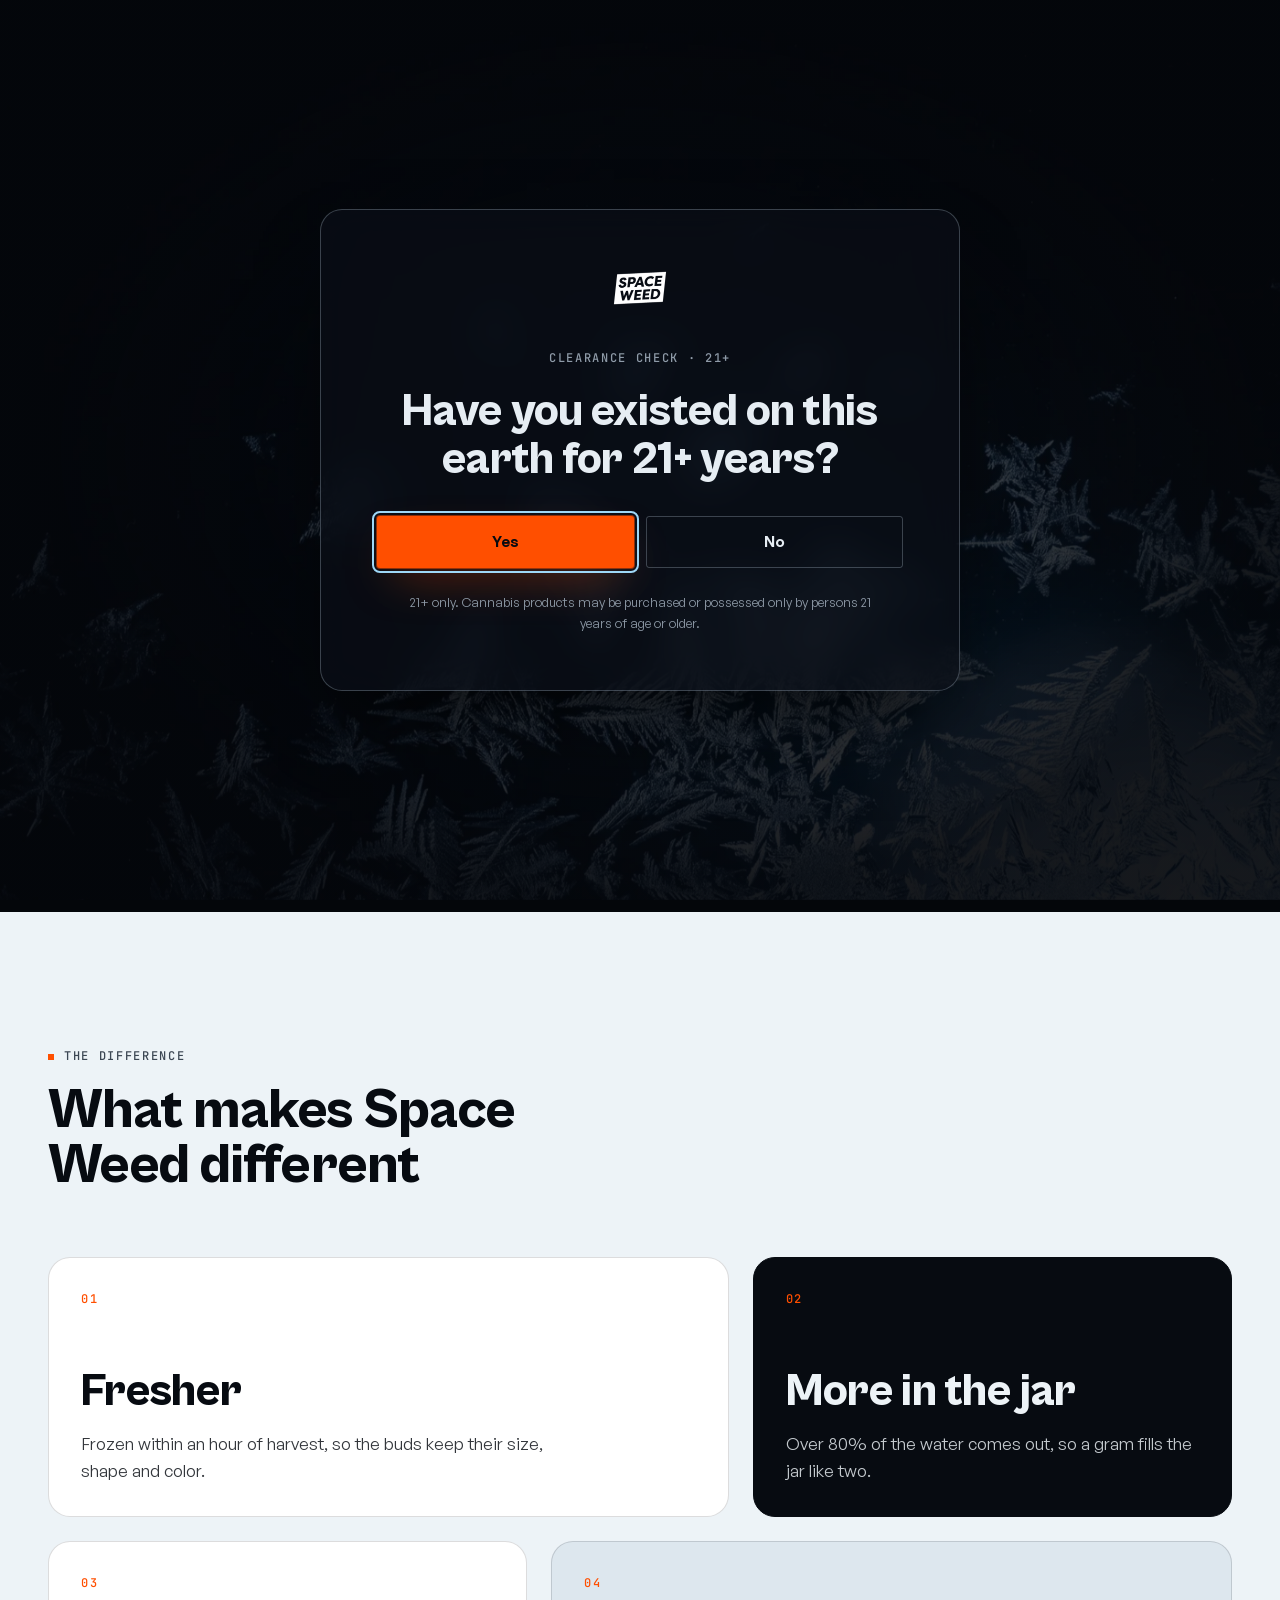
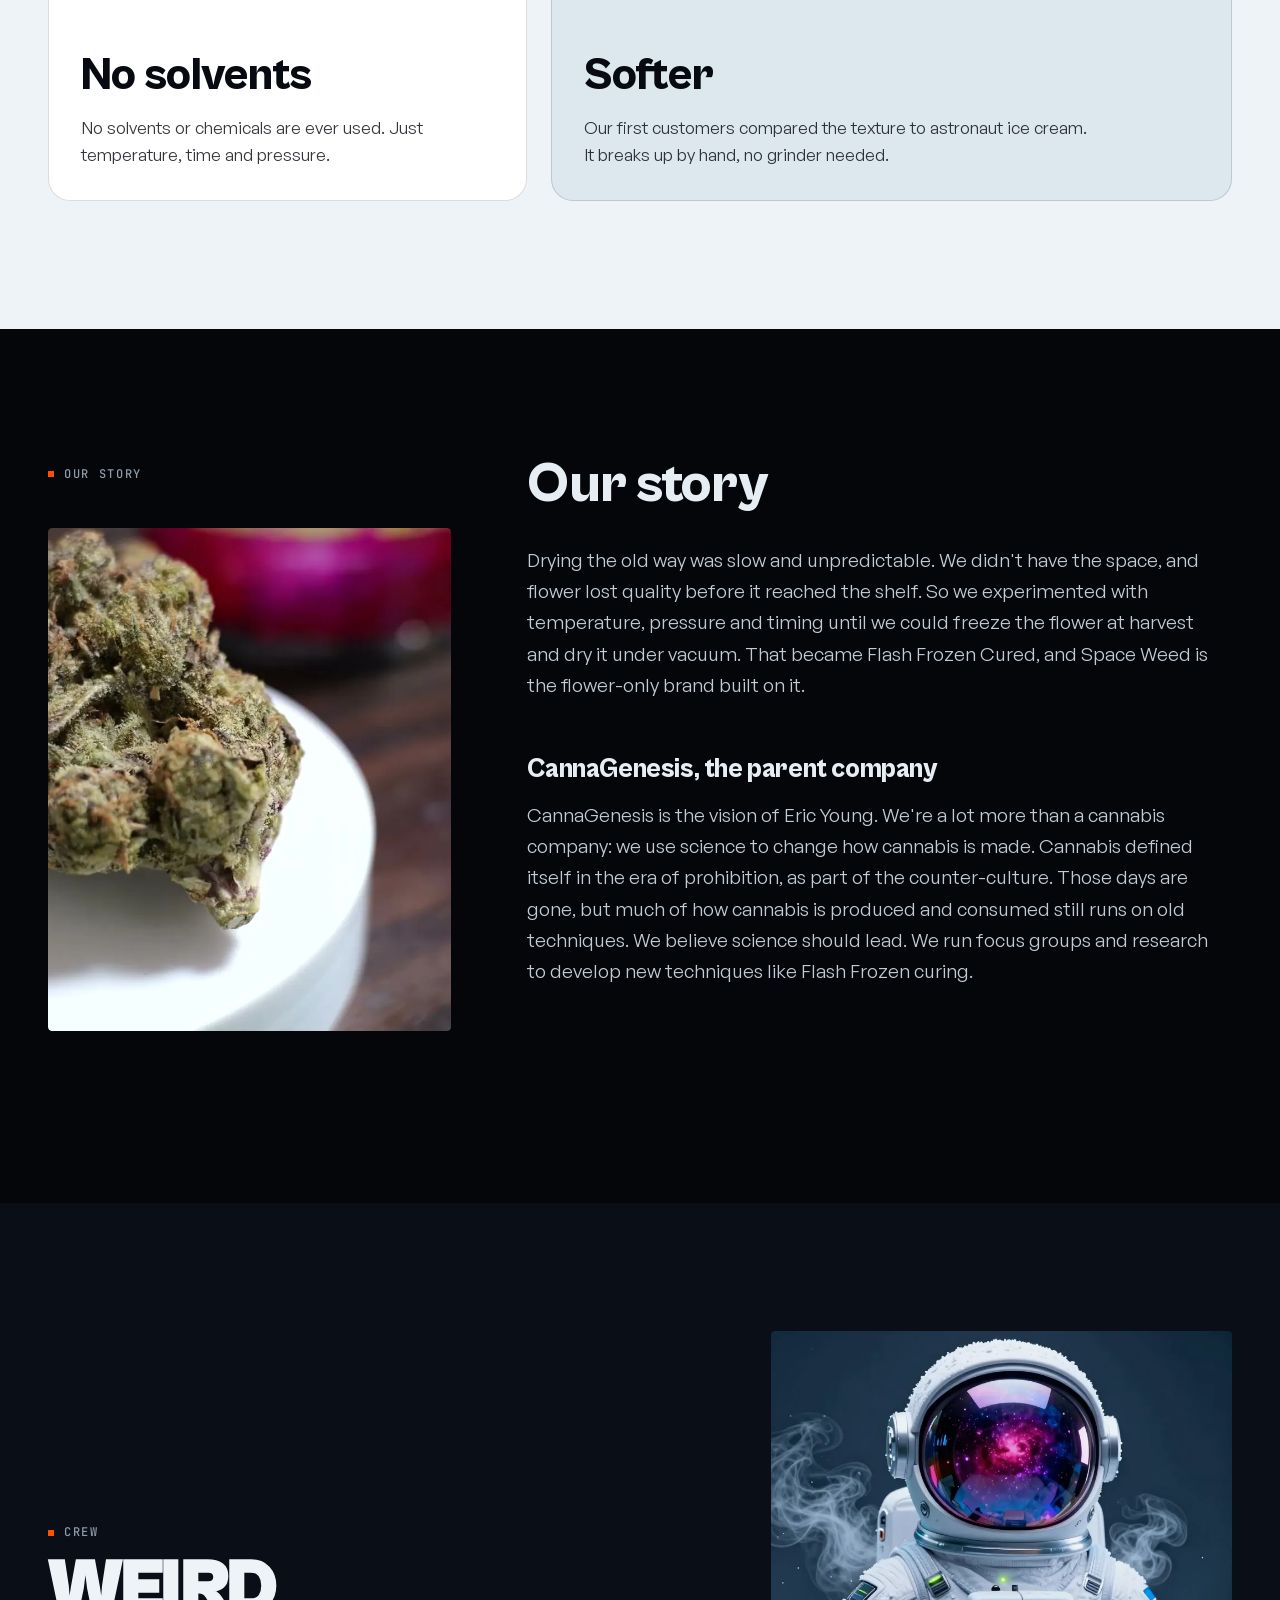
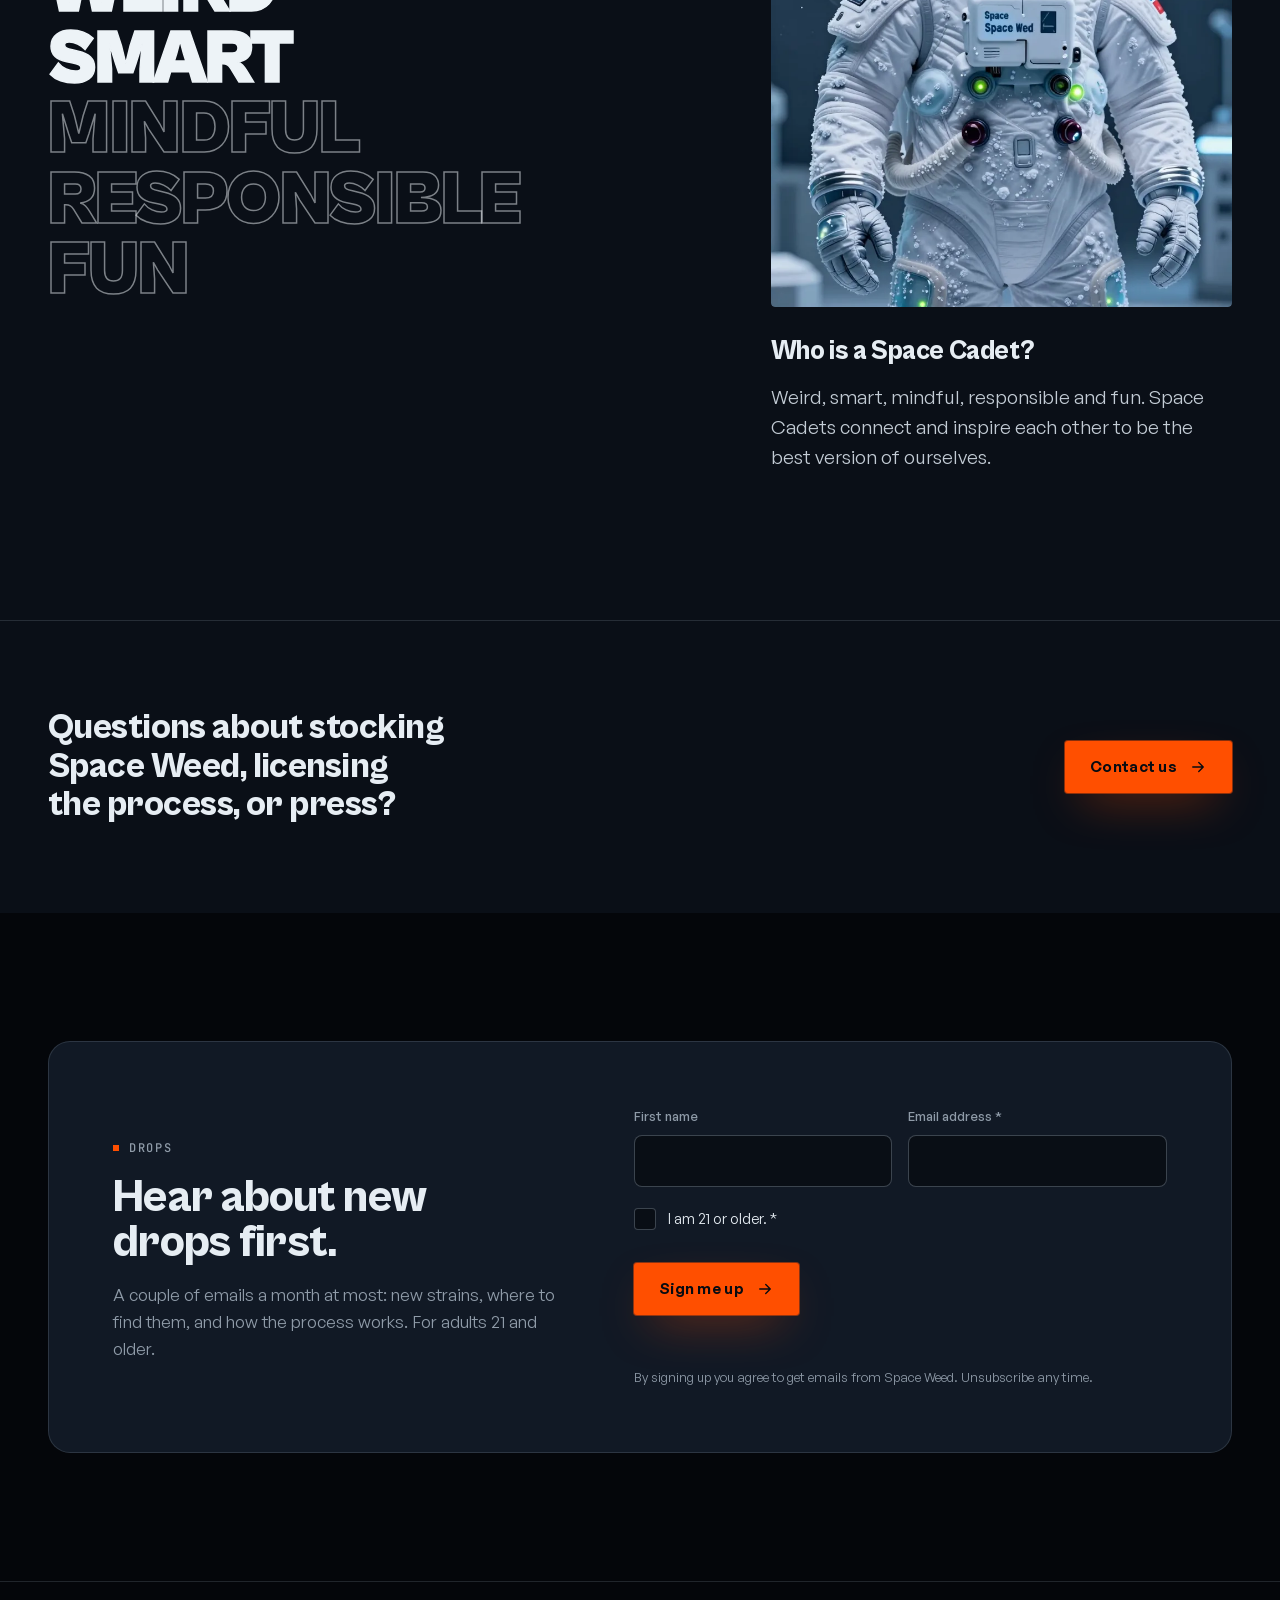
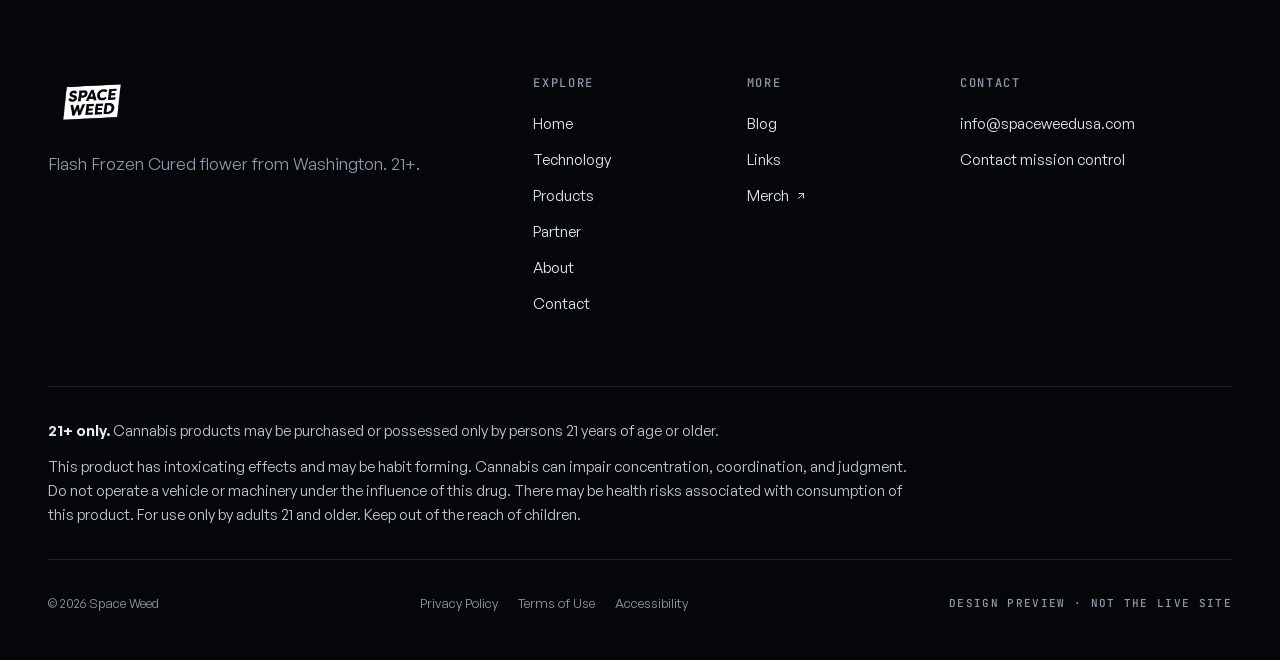
==== about.html @ 210a1a41 "Space Weed design preview: cryogenic space-mission redesign with a 21+ gate" ====
<!doctype html>
<html lang="en" class="no-js">
<head>
<meta charset="utf-8">
<meta name="viewport" content="width=device-width, initial-scale=1, viewport-fit=cover">
<title>About Space Weed and CannaGenesis | Space Weed</title>
<meta name="description" content="Space Weed got its name from early customers who said the flower felt like astronaut ice cream. Made by CannaGenesis in Washington. For adults 21+.">
<meta name="robots" content="noindex, nofollow">
<meta name="theme-color" content="#04060a">
<link rel="icon" href="assets/img/favicon.svg" type="image/svg+xml">
<link rel="stylesheet" href="assets/css/fonts.css">
<link rel="stylesheet" href="assets/css/site.css">
</head>
<body>
<div class="gate" data-gate hidden role="dialog" aria-modal="true" aria-labelledby="gate-q">
  <div class="gate__frost" aria-hidden="true"></div>
  <div class="gate__panel">
    <img src="assets/img/logo-white.webp" alt="Space Weed" width="80" height="44">
    <p class="label label--plain">Clearance check · 21+</p>
    <h2 id="gate-q">Have you existed on this earth for 21+ years?</h2>
    <div class="gate__actions">
      <button class="btn btn--primary" type="button" data-gate-yes>Yes</button>
      <a class="btn btn--ghost" href="under-21.html">No</a>
    </div>
    <p class="fine">21+ only. Cannabis products may be purchased or possessed only by persons 21 years of age or older.</p>
  </div>
</div>
<a class="skip" href="#main">Skip to content</a>
<header class="site-nav">
  <div class="container nav-bar">
    <a class="brand" href="index.html" aria-label="Space Weed home"><img src="assets/img/logo-white.webp" alt="Space Weed" width="62" height="34"></a>
    <nav class="nav-links" aria-label="Main"><a href="index.html">Home</a><a href="technology.html">Technology</a><a href="products.html">Products</a><a href="partner.html">Partner</a><a href="about.html" aria-current="page">About</a><a href="contact.html">Contact</a><a class="ext" href="https://www.shopspaceweed.com" target="_blank" rel="noopener">Merch <svg viewBox="0 0 24 24" fill="none" stroke="currentColor" stroke-width="1.8" stroke-linecap="round" stroke-linejoin="round" aria-hidden="true"><path d="M7 17L17 7M8 7h9v9"/></svg></a></nav>
    <div class="nav-meta">
      <span class="chip">WA · 21+</span>
      <button class="nav-toggle" type="button" aria-expanded="false" aria-controls="nav-sheet" aria-label="Menu"><span></span></button>
    </div>
  </div>
</header>
<nav class="nav-sheet" id="nav-sheet" aria-label="Main, small screens"><a href="index.html"><span>Home</span><span class="num">01</span></a><a href="technology.html"><span>Technology</span><span class="num">02</span></a><a href="products.html"><span>Products</span><span class="num">03</span></a><a href="partner.html"><span>Partner</span><span class="num">04</span></a><a href="about.html" aria-current="page"><span>About</span><span class="num">05</span></a><a href="contact.html"><span>Contact</span><span class="num">06</span></a><a href="https://www.shopspaceweed.com" target="_blank" rel="noopener"><span>Merch</span><span class="num">↗</span></a></nav>
<main id="main" tabindex="-1">

<section class="page-hero page-hero--split" aria-labelledby="a-title">
  <div class="container page-hero__grid">
    <div>
      <p class="label" data-reveal>About</p>
      <h1 id="a-title" data-reveal style="--i:1">About Space Weed</h1>
      <p class="lead" data-reveal style="--i:2">We got our name from our early supporters, who compared the texture of our Flash Frozen bud to astronaut ice cream. Space Weed is one of the only truly different cannabis products on the market.</p>
    </div>
    <div class="frame page-hero__media" data-reveal style="--i:2"><img src="assets/img/astro-mission.webp" alt="A Space Weed astronaut" width="832" height="1216"><span class="frame__cap">Space Cadet</span></div>
  </div>
</section>

<section class="section section--frost" aria-labelledby="ad-title">
  <div class="container">
    <div class="section__head"><div><p class="label">The difference</p><h2 id="ad-title">What makes Space Weed different</h2></div></div>
    <div class="diff4">
      <article data-reveal><span class="num">01</span><h3>Fresher</h3><p>Frozen within an hour of harvest, so the buds keep their size, shape and color.</p></article>
      <article data-reveal style="--i:1"><span class="num">02</span><h3>More in the jar</h3><p>Over 80% of the water comes out, so a gram fills the jar like two.</p></article>
      <article data-reveal style="--i:2"><span class="num">03</span><h3>No solvents</h3><p>No solvents or chemicals are ever used. Just temperature, time and pressure.</p></article>
      <article data-reveal style="--i:3"><span class="num">04</span><h3>Softer</h3><p>Our first customers compared the texture to astronaut ice cream. It breaks up by hand, no grinder needed.</p></article>
    </div>
  </div>
</section>

<section class="section" aria-labelledby="story-title">
  <div class="container story">
    <aside class="story__aside" data-reveal><p class="label">Our story</p><div class="frame"><img src="assets/img/bud-jar.webp" alt="A Space Weed bud in front of its jar" width="1600" height="900" loading="lazy"></div></aside>
    <div class="story__body">
      <h2 id="story-title" data-reveal>Our story</h2>
      <p data-reveal>Drying the old way was slow and unpredictable. We didn't have the space, and flower lost quality before it reached the shelf. So we experimented with temperature, pressure and timing until we could freeze the flower at harvest and dry it under vacuum. That became Flash Frozen Cured, and Space Weed is the flower-only brand built on it.</p>
      <h3 data-reveal>CannaGenesis, the parent company</h3>
      <p data-reveal>CannaGenesis is the vision of Eric Young. We're a lot more than a cannabis company: we use science to change how cannabis is made. Cannabis defined itself in the era of prohibition, as part of the counter-culture. Those days are gone, but much of how cannabis is produced and consumed still runs on old techniques. We believe science should lead. We run focus groups and research to develop new techniques like Flash Frozen curing.</p>
      <a class="btn btn--ghost" href="https://www.cannagenesis.com" target="_blank" rel="noopener" data-reveal>Visit CannaGenesis <svg viewBox="0 0 24 24" fill="none" stroke="currentColor" stroke-width="1.8" stroke-linecap="round" stroke-linejoin="round" aria-hidden="true"><path d="M7 17L17 7M8 7h9v9"/></svg></a>
    </div>
  </div>
</section>

<section class="section section--deep" aria-labelledby="cadet-title">
  <div class="container cadet">
    <div>
      <p class="label" data-reveal>Crew</p>
      <h2 id="cadet-title" class="sr-only">Who is a Space Cadet?</h2>
      <p class="sr-only">Weird, smart, mindful, responsible and fun.</p>
      <div class="traits" aria-hidden="true"><span>Weird</span><span>Smart</span><span>Mindful</span><span>Responsible</span><span>Fun</span></div>
    </div>
    <div class="cadet__side" data-reveal>
      <div class="frame"><img src="assets/img/astro-cryo.webp" alt="A Space Weed astronaut in the cold lab" width="832" height="1216" loading="lazy"></div>
      <h3 style="font-size:var(--t-h3);margin-bottom:16px">Who is a Space Cadet?</h3>
      <p>Weird, smart, mindful, responsible and fun. Space Cadets connect and inspire each other to be the best version of ourselves.</p>
    </div>
  </div>
</section>

</main>
<section class="section section--deep band-section">
  <div class="container band" data-reveal>
    <h2>Questions about stocking Space Weed, licensing the process, or press?</h2>
    <a class="btn btn--primary" href="contact.html">Contact us <svg viewBox="0 0 24 24" fill="none" stroke="currentColor" stroke-width="1.8" stroke-linecap="round" stroke-linejoin="round" aria-hidden="true"><path d="M5 12h14M13 6l6 6-6 6"/></svg></a>
  </div>
</section>
<section class="section" aria-labelledby="drops">
  <div class="container">
    <div class="signup" data-reveal>
      <div>
        <p class="label">Drops</p>
        <h2 id="drops">Hear about new drops first.</h2>
        <p>A couple of emails a month at most: new strains, where to find them, and how the process works. For adults 21 and older.</p>
      </div>
      <form data-mock novalidate>
        <div class="form-body">
          <div class="form-grid">
            <label class="field"><span>First name</span><input type="text" name="first" autocomplete="given-name"></label>
            <label class="field"><span>Email address *</span><input type="email" name="email" autocomplete="email" required></label>
            <label class="check span-2"><input type="checkbox" name="age" required><span>I am 21 or older. *</span></label>
            <div class="span-2"><button class="btn btn--primary" type="submit">Sign me up <svg viewBox="0 0 24 24" fill="none" stroke="currentColor" stroke-width="1.8" stroke-linecap="round" stroke-linejoin="round" aria-hidden="true"><path d="M5 12h14M13 6l6 6-6 6"/></svg></button></div>
            <p class="form-error span-2" role="alert"></p>
            <p class="fine span-2">By signing up you agree to get emails from Space Weed. Unsubscribe any time.</p>
          </div>
        </div>
        <p class="form-done" role="status"><svg viewBox="0 0 24 24" fill="none" stroke="currentColor" stroke-width="2" stroke-linecap="round" stroke-linejoin="round" aria-hidden="true"><path d="M5 12.5l4.5 4.5L19 7.5"/></svg> You're in. Thanks for signing up.</p>
      </form>
    </div>
  </div>
</section>
<footer class="site-footer">
  <div class="container">
    <div class="footer-top">
      <div class="footer-brand">
        <img src="assets/img/logo-white.webp" alt="Space Weed" width="88" height="48">
        <p>Flash Frozen Cured flower from Washington. 21+.</p>
      </div>
      <div class="footer-col"><h4>Explore</h4><div style="display:grid"><a href="index.html">Home</a><a href="technology.html">Technology</a><a href="products.html">Products</a><a href="partner.html">Partner</a><a href="about.html">About</a><a href="contact.html">Contact</a></div></div>
      <div class="footer-col"><h4>More</h4><div style="display:grid"><a href="blog.html">Blog</a><a href="links.html">Links</a><a href="https://www.shopspaceweed.com" target="_blank" rel="noopener">Merch <svg viewBox="0 0 24 24" fill="none" stroke="currentColor" stroke-width="1.8" stroke-linecap="round" stroke-linejoin="round" aria-hidden="true"><path d="M7 17L17 7M8 7h9v9"/></svg></a></div></div>
      <div class="footer-col"><h4>Contact</h4><div style="display:grid"><a href="mailto:info@spaceweedusa.com">info@spaceweedusa.com</a><a href="contact.html">Contact mission control</a></div></div>
    </div>
    <div class="warnings">
      <p><strong>21+ only.</strong> Cannabis products may be purchased or possessed only by persons 21 years of age or older.</p>
      <p>This product has intoxicating effects and may be habit forming. Cannabis can impair concentration, coordination, and judgment. Do not operate a vehicle or machinery under the influence of this drug. There may be health risks associated with consumption of this product. For use only by adults 21 and older. Keep out of the reach of children.</p>
    </div>
    <div class="footer-base">
      <span>© <span data-year>2026</span> Space Weed</span>
      <nav aria-label="Legal"><a href="#">Privacy Policy</a><a href="#">Terms of Use</a><a href="#">Accessibility</a></nav>
      <span class="preview-note">Design preview · not the live site</span>
    </div>
  </div>
</footer>
<script src="assets/js/site.js" defer></script>
</body>
</html>
---- assets/css/fonts.css ----
/* Self-hosted faces, embedded so the pages open straight from disk.
   Cabinet Grotesk and General Sans: Indian Type Foundry, ITF Free Font License (Fontshare).
   JetBrains Mono: SIL Open Font License 1.1. */
@font-face{font-family:"Cabinet Grotesk";font-style:normal;font-weight:800;font-display:swap;src:url([data-uri]) format("woff2")}
@font-face{font-family:"Cabinet Grotesk";font-style:normal;font-weight:900;font-display:swap;src:url([data-uri]) format("woff2")}
@font-face{font-family:"General Sans";font-style:normal;font-weight:400;font-display:swap;src:url([data-uri]) format("woff2")}
@font-face{font-family:"General Sans";font-style:normal;font-weight:500;font-display:swap;src:url([data-uri]) format("woff2")}
@font-face{font-family:"General Sans";font-style:normal;font-weight:600;font-display:swap;src:url([data-uri]) format("woff2")}
@font-face{font-family:"JetBrains Mono";font-style:normal;font-weight:500 600;font-display:swap;src:url([data-uri]) format("woff2")}
---- assets/css/site.css ----
/* Space Weed, design preview, Oct 2026. Built to DESIGN.md: a cryogenic space mission made from the brand's
   real product photography. One action color (International Orange), frost and deep space, telemetry labels.
   Largest type on any page stays at or under 148px so the 15px state warnings clear the 10% rule. */

:root {
  --space: #04060a;
  --space-2: #0a0f17;
  --space-3: #111925;
  --hair: rgba(205, 225, 240, 0.14);
  --hair-strong: rgba(205, 225, 240, 0.26);
  --frost: #edf3f7;
  --frost-2: #dde7ee;
  --ink: #070b11;
  --ink-2: #3b4653;
  --hair-ink: rgba(7, 11, 17, 0.14);
  --text: #e6edf3;
  --steel: #8f9ba8;
  --ice: #9ed8f7;
  --signal: #ff4f00;
  --signal-hi: #ff6a26;
  --on-signal: #070b11;

  --f-display: "Cabinet Grotesk", "Arial Black", system-ui, sans-serif;
  --f-body: "General Sans", system-ui, -apple-system, "Segoe UI", sans-serif;
  --f-mono: "JetBrains Mono", ui-monospace, "Cascadia Mono", Consolas, monospace;

  --t-hero: clamp(40px, 4.5vw, 68px);
  --t-h1: clamp(44px, 6.4vw, 104px);
  --t-h2: clamp(34px, 4.4vw, 68px);
  --t-h3: clamp(22px, 2.1vw, 30px);
  --t-lead: clamp(18px, 1.5vw, 22px);
  --t-stat: clamp(56px, 8vw, 128px);

  --r-btn: 3px;
  --r-chip: 999px;
  --r-input: 8px;
  --r-panel: 22px;
  --r-media: 4px;

  --pad-x: clamp(20px, 4vw, 48px);
  --sec: clamp(80px, 10vw, 128px);
  --max: 1320px;

  --ease: cubic-bezier(0.16, 1, 0.3, 1);
  --fast: 160ms;
  --base: 300ms;
  --slow: 900ms;

  --glow-signal: 0 0 0 1px rgba(255, 79, 0, 0.5), 0 18px 48px -18px rgba(255, 79, 0, 0.7);
  --shadow-float: 0 40px 80px -30px rgba(0, 0, 0, 0.85);
}

*,
*::before,
*::after { box-sizing: border-box; }

html { color-scheme: dark; background: var(--space); -webkit-text-size-adjust: 100%; scroll-behavior: smooth; }
body {
  margin: 0;
  font-family: var(--f-body);
  font-size: 17px;
  line-height: 1.6;
  font-weight: 400;
  color: var(--text);
  background: var(--space);
  -webkit-font-smoothing: antialiased;
  text-rendering: optimizeLegibility;
  overflow-x: clip;
}
body.gate-open { overflow: hidden; }
img, video, canvas, svg { display: block; max-width: 100%; }
img { height: auto; }
a { color: inherit; }
p { margin: 0 0 1em; }
h1, h2, h3, h4 { margin: 0; font-family: var(--f-display); font-weight: 800; letter-spacing: -0.015em; line-height: 0.98; text-wrap: balance; }
ul { margin: 0; padding: 0; list-style: none; }
button { font: inherit; }
::selection { background: var(--signal); color: var(--on-signal); }

:focus-visible { outline: 2px solid var(--ice); outline-offset: 3px; border-radius: 2px; }
.section--frost :focus-visible { outline-color: var(--signal); }

.skip { position: absolute; left: 16px; top: -64px; z-index: 200; padding: 12px 16px; background: var(--signal); color: var(--on-signal); font-weight: 600; text-decoration: none; border-radius: var(--r-btn); transition: top var(--fast) var(--ease); }
.skip:focus { top: 16px; }

.container { width: 100%; max-width: var(--max); margin: 0 auto; padding: 0 var(--pad-x); }
.sr-only { position: absolute !important; width: 1px; height: 1px; margin: -1px; padding: 0; overflow: hidden; clip: rect(0 0 0 0); white-space: nowrap; border: 0; }

/* ---------- Type helpers ---------- */
.label {
  display: inline-flex;
  align-items: center;
  gap: 10px;
  font-family: var(--f-mono);
  font-size: 12px;
  font-weight: 500;
  letter-spacing: 0.14em;
  text-transform: uppercase;
  color: var(--steel);
  font-variant-numeric: tabular-nums;
}
.label::before { content: ""; width: 6px; height: 6px; background: var(--signal); flex: none; }
.label--plain::before { display: none; }
.section--frost .label { color: var(--ink-2); }
.lead { font-size: var(--t-lead); line-height: 1.5; color: var(--text); max-width: 34em; }
.section--frost .lead { color: var(--ink-2); }
.muted { color: var(--steel); }
.num { font-family: var(--f-mono); font-variant-numeric: tabular-nums; }
.ice { color: var(--ice); }

/* ---------- Buttons ---------- */
.btn {
  --bg: transparent;
  display: inline-flex;
  align-items: center;
  justify-content: center;
  gap: 12px;
  min-height: 52px;
  padding: 0 24px;
  border-radius: var(--r-btn);
  border: 1px solid transparent;
  background: var(--bg);
  font-family: var(--f-body);
  font-size: 15px;
  font-weight: 600;
  letter-spacing: 0.02em;
  text-decoration: none;
  white-space: nowrap;
  cursor: pointer;
  transition: background-color var(--fast) var(--ease), color var(--fast) var(--ease), border-color var(--fast) var(--ease), box-shadow var(--base) var(--ease), transform var(--fast) var(--ease);
}
.btn svg { width: 18px; height: 18px; flex: none; transition: transform var(--base) var(--ease); }
.btn:hover svg { transform: translateX(4px); }
.btn:active { transform: translateY(1px); }
.btn--primary { --bg: var(--signal); color: var(--on-signal); box-shadow: var(--glow-signal); }
.btn--primary:hover { --bg: var(--signal-hi); }
.btn--ghost { color: var(--text); border-color: var(--hair-strong); }
.btn--ghost:hover { border-color: var(--text); background: rgba(230, 237, 243, 0.06); }
.section--frost .btn--ghost { color: var(--ink); border-color: rgba(7, 11, 17, 0.32); }
.section--frost .btn--ghost:hover { border-color: var(--ink); background: rgba(7, 11, 17, 0.05); }
.btn-row { display: flex; flex-wrap: wrap; gap: 16px; }

.chip {
  display: inline-flex;
  align-items: center;
  gap: 8px;
  height: 32px;
  padding: 0 14px;
  border-radius: var(--r-chip);
  border: 1px solid var(--hair-strong);
  font-family: var(--f-mono);
  font-size: 12px;
  letter-spacing: 0.1em;
  text-transform: uppercase;
  color: var(--text);
}

/* ---------- Framed media: viewfinder corner ticks ---------- */
.frame { position: relative; border-radius: var(--r-media); }
.frame > img, .frame > video { width: 100%; height: 100%; object-fit: cover; border-radius: var(--r-media); }
.frame::after {
  content: "";
  position: absolute;
  inset: -10px;
  pointer-events: none;
  --c: rgba(158, 216, 247, 0.7);
  background:
    linear-gradient(var(--c), var(--c)) top left / 18px 1px no-repeat,
    linear-gradient(var(--c), var(--c)) top left / 1px 18px no-repeat,
    linear-gradient(var(--c), var(--c)) top right / 18px 1px no-repeat,
    linear-gradient(var(--c), var(--c)) top right / 1px 18px no-repeat,
    linear-gradient(var(--c), var(--c)) bottom left / 18px 1px no-repeat,
    linear-gradient(var(--c), var(--c)) bottom left / 1px 18px no-repeat,
    linear-gradient(var(--c), var(--c)) bottom right / 18px 1px no-repeat,
    linear-gradient(var(--c), var(--c)) bottom right / 1px 18px no-repeat;
}
.section--frost .frame::after { --c: rgba(7, 11, 17, 0.45); }
.frame__cap {
  position: absolute;
  left: 16px;
  bottom: 14px;
  z-index: 2;
  font-family: var(--f-mono);
  font-size: 11px;
  letter-spacing: 0.14em;
  text-transform: uppercase;
  color: #fff;
  text-shadow: 0 1px 8px rgba(0, 0, 0, 0.6);
}

/* ---------- Sections ---------- */
.section { position: relative; padding: var(--sec) 0; }
.section--frost { background: var(--frost); color: var(--ink); }
.section--frost h2, .section--frost h3 { color: var(--ink); }
.section--deep { background: var(--space-2); }
.section__head { display: flex; flex-wrap: wrap; align-items: flex-end; justify-content: space-between; gap: 24px 48px; margin-bottom: 64px; }
.section__head h2 { font-size: var(--t-h2); max-width: 14ch; margin-top: 16px; }
.section__head p { max-width: 30em; margin: 0; }
.rule { height: 1px; background: var(--hair); border: 0; margin: 0; }

/* ---------- Header ---------- */
.site-nav {
  position: fixed;
  inset: 0 0 auto 0;
  z-index: 50;
  transition: background-color var(--base) var(--ease), border-color var(--base) var(--ease), backdrop-filter var(--base) var(--ease);
  border-bottom: 1px solid transparent;
}
.site-nav.is-scrolled { background: rgba(4, 6, 10, 0.72); -webkit-backdrop-filter: blur(16px) saturate(1.2); backdrop-filter: blur(16px) saturate(1.2); border-bottom-color: var(--hair); }
.nav-bar { display: flex; align-items: center; justify-content: space-between; gap: 24px; height: 76px; }
.brand { display: inline-flex; align-items: center; min-height: 44px; }
.brand img { height: 34px; width: auto; }
.nav-links { display: flex; align-items: center; gap: 4px; }
.nav-links a {
  position: relative;
  display: inline-flex;
  align-items: center;
  gap: 6px;
  min-height: 44px;
  padding: 0 14px;
  font-size: 14px;
  font-weight: 500;
  color: var(--steel);
  text-decoration: none;
  transition: color var(--fast) var(--ease);
}
.nav-links a:hover, .nav-links a[aria-current="page"] { color: var(--text); }
.nav-links a[aria-current="page"]::after { content: ""; position: absolute; left: 14px; right: 14px; bottom: 8px; height: 2px; background: var(--signal); }
.nav-links .ext svg { width: 12px; height: 12px; }
.nav-meta { display: flex; align-items: center; gap: 12px; }
.nav-meta .chip { height: 28px; font-size: 11px; color: var(--steel); }
.nav-toggle { display: none; width: 48px; height: 48px; border: 1px solid var(--hair-strong); border-radius: var(--r-btn); background: transparent; color: var(--text); cursor: pointer; align-items: center; justify-content: center; }
.nav-toggle span { position: relative; width: 18px; height: 2px; background: currentColor; transition: background-color var(--fast); }
.nav-toggle span::before, .nav-toggle span::after { content: ""; position: absolute; left: 0; width: 18px; height: 2px; background: currentColor; transition: transform var(--base) var(--ease); }
.nav-toggle span::before { transform: translateY(-6px); }
.nav-toggle span::after { transform: translateY(6px); }
.nav-open .nav-toggle span { background: transparent; }
.nav-open .nav-toggle span::before { transform: rotate(45deg); }
.nav-open .nav-toggle span::after { transform: rotate(-45deg); }
.nav-sheet {
  position: fixed;
  inset: 76px 0 0 0;
  z-index: 49;
  background: var(--space);
  padding: 32px var(--pad-x) 48px;
  display: flex;
  flex-direction: column;
  gap: 4px;
  overflow-y: auto;
  opacity: 0;
  visibility: hidden;
  transform: translateY(-8px);
  transition: opacity var(--base) var(--ease), transform var(--base) var(--ease), visibility 0s linear var(--base);
}
.nav-open .nav-sheet { opacity: 1; visibility: visible; transform: none; transition: opacity var(--base) var(--ease), transform var(--base) var(--ease); }
.nav-sheet a {
  display: flex;
  align-items: baseline;
  justify-content: space-between;
  gap: 16px;
  padding: 14px 0;
  border-bottom: 1px solid var(--hair);
  font-family: var(--f-display);
  font-weight: 800;
  font-size: 40px;
  line-height: 1;
  text-decoration: none;
}
.nav-sheet a .num { font-size: 12px; color: var(--steel); font-weight: 500; letter-spacing: 0.12em; }
.nav-sheet a[aria-current="page"] { color: var(--signal); }

/* ---------- Home hero: the floating nug ---------- */
.hero {
  position: relative;
  min-height: 100svh;
  display: flex;
  align-items: center;
  overflow: hidden;
  isolation: isolate;
  padding: 120px 0 112px;
}
.hero__plate { position: absolute; inset: 0; z-index: -3; }
.hero__plate img { width: 100%; height: 100%; object-fit: cover; object-position: 50% 100%; }
.hero__plate::after { content: ""; position: absolute; inset: 0; background: linear-gradient(180deg, rgba(4, 6, 10, 0.55) 0%, rgba(4, 6, 10, 0) 30%, rgba(4, 6, 10, 0) 62%, rgba(4, 6, 10, 0.9) 100%); }
.hero__stars { position: absolute; inset: 0; z-index: -2; width: 100%; height: 100%; }
.hero__grid { display: grid; grid-template-columns: minmax(0, 6fr) minmax(0, 6fr); align-items: center; gap: 32px; width: 100%; }
.hero__copy { position: relative; z-index: 3; }
.hero__copy .label { margin-bottom: 28px; }
.hero h1 { font-size: var(--t-hero); line-height: 1; letter-spacing: -0.02em; max-width: 16ch; }
.hero h1 em { font-style: normal; color: var(--ice); }
.hero__sub { margin: 24px 0 36px; max-width: 30em; font-size: var(--t-lead); line-height: 1.5; color: #c9d4de; }
.hero__stage { position: relative; height: min(76vh, 760px); }
.nug {
  position: absolute;
  left: 50%;
  top: 50%;
  width: min(30vw, 460px);
  translate: -50% -50%;
  will-change: transform;
  transform: translate3d(var(--px, 0px), var(--py, 0px), 0) rotate(var(--rot, 0deg));
}
.nug img {
  width: 100%;
  filter: drop-shadow(0 50px 70px rgba(0, 0, 0, 0.7)) drop-shadow(0 0 60px rgba(158, 216, 247, 0.16));
  animation: drift 9s ease-in-out infinite;
}
@keyframes drift {
  0%, 100% { transform: translateY(0) rotate(-3deg); }
  50% { transform: translateY(-22px) rotate(3deg); }
}
.nug__halo { position: absolute; left: 50%; top: 52%; width: 120%; aspect-ratio: 1; translate: -50% -50%; border-radius: 50%; background: radial-gradient(closest-side, rgba(158, 216, 247, 0.14), rgba(158, 216, 247, 0) 70%); z-index: -1; }
.tag {
  position: absolute;
  z-index: 2;
  display: grid;
  gap: 2px;
  font-family: var(--f-mono);
  font-size: 11px;
  letter-spacing: 0.14em;
  text-transform: uppercase;
  color: var(--steel);
  white-space: nowrap;
}
.tag b { color: var(--text); font-weight: 600; }
.tag::before { content: ""; position: absolute; width: 56px; height: 1px; background: var(--hair-strong); top: 7px; }
.tag--tl { left: 0; top: 4%; padding-left: 0; }
.tag--tl::before { left: calc(100% + 12px); }
.tag--tr { right: 0; top: 20%; text-align: right; }
.tag--tr::before { right: calc(100% + 12px); }
.tag--bl { left: 0; bottom: 16%; }
.tag--bl::before { left: calc(100% + 12px); }
.tag--br { right: 0; bottom: 4%; text-align: right; }
.tag--br::before { right: calc(100% + 12px); }
.hero__foot { position: absolute; left: 0; right: 0; bottom: 28px; z-index: 3; }
.hero__foot .container { display: flex; justify-content: space-between; align-items: center; gap: 24px; }
.scroll-cue { display: inline-flex; align-items: center; gap: 12px; }
.scroll-cue i { display: block; width: 1px; height: 36px; background: linear-gradient(var(--text), transparent); animation: cue 2.4s var(--ease) infinite; transform-origin: top; }
@keyframes cue { 0% { transform: scaleY(0); opacity: 1; } 70% { transform: scaleY(1); opacity: 1; } 100% { transform: scaleY(1); opacity: 0; } }

/* ---------- Stats band ---------- */
.stats { display: grid; grid-template-columns: repeat(4, minmax(0, 1fr)); border-top: 1px solid var(--hair-ink); }
.stat { padding: 40px 24px 8px 0; border-right: 1px solid var(--hair-ink); }
.stat + .stat { padding-left: 24px; }
.stat:last-child { border-right: 0; }
.stat__num { display: block; font-family: var(--f-display); font-weight: 900; font-size: var(--t-stat); line-height: 0.9; letter-spacing: -0.03em; color: var(--ink); }
.stat__num small { font-size: 0.42em; letter-spacing: 0; margin-left: 4px; }
.stat__label { display: block; margin-top: 20px; max-width: 16em; font-size: 15px; line-height: 1.45; color: var(--ink-2); }
.stat .label { margin-bottom: 20px; }

/* ---------- What's different ---------- */
.diff { display: grid; grid-template-columns: minmax(0, 7fr) minmax(0, 5fr); gap: clamp(32px, 6vw, 96px); align-items: start; }
.diff__media { position: sticky; top: 108px; aspect-ratio: 4 / 5; }
.diff__list li { padding: 32px 0; border-top: 1px solid var(--hair-ink); display: grid; grid-template-columns: 64px minmax(0, 1fr); gap: 16px; }
.diff__list li:last-child { border-bottom: 1px solid var(--hair-ink); }
.diff__list .num { font-size: 13px; color: var(--signal); padding-top: 8px; }
.diff__list h3 { font-size: var(--t-h3); margin-bottom: 12px; color: var(--ink); }
.diff__list p { margin: 0; color: var(--ink-2); max-width: 30em; }
.diff__inset { margin-top: 48px; display: grid; grid-template-columns: 140px minmax(0, 1fr); gap: 24px; align-items: center; }
.diff__inset .frame { aspect-ratio: 1; }
.diff__inset p { margin: 0; font-size: 15px; color: var(--ink-2); }

/* ---------- Process filmstrip ---------- */
.strip { display: grid; grid-template-columns: repeat(3, minmax(0, 1fr)); gap: 24px; }
.strip__item:nth-child(2) { margin-top: 64px; }
.strip__item:nth-child(3) { margin-top: 128px; }
.strip__item .frame { aspect-ratio: 4 / 5; overflow: hidden; }
.strip__item .frame img { transition: transform 1.2s var(--ease); }
.strip__item:hover .frame img { transform: scale(1.04); }
.strip__meta { display: flex; justify-content: space-between; align-items: baseline; gap: 16px; margin-top: 24px; }
.strip__meta h3 { font-size: var(--t-h3); }
.strip__meta .num { font-size: 12px; color: var(--ice); letter-spacing: 0.1em; }
.strip__item p { margin: 12px 0 0; color: var(--steel); max-width: 26em; }

/* ---------- Index rows ---------- */
.index li { border-top: 1px solid var(--hair); }
.index li:last-child { border-bottom: 1px solid var(--hair); }
.index a {
  position: relative;
  display: grid;
  grid-template-columns: 72px minmax(0, 5fr) minmax(0, 5fr) 56px;
  gap: 24px;
  align-items: center;
  padding: 36px 0;
  text-decoration: none;
  transition: padding var(--base) var(--ease);
}
.index .num { font-size: 13px; color: var(--steel); }
.index h3 { font-size: clamp(32px, 4vw, 60px); transition: color var(--fast) var(--ease); }
.index p { margin: 0; color: var(--steel); max-width: 28em; }
.index .arrow { justify-self: end; width: 56px; height: 56px; border-radius: 50%; border: 1px solid var(--hair-strong); display: grid; place-items: center; transition: background-color var(--fast) var(--ease), border-color var(--fast) var(--ease), transform var(--base) var(--ease); }
.index .arrow svg { width: 20px; height: 20px; }
.index a:hover h3 { color: var(--signal); }
.index a:hover .arrow { background: var(--signal); border-color: var(--signal); color: var(--on-signal); transform: rotate(-45deg); }
.index__thumb { position: absolute; right: 120px; top: 50%; width: 200px; aspect-ratio: 4 / 5; translate: 0 -50%; opacity: 0; transform: scale(0.94) rotate(-3deg); transition: opacity var(--base) var(--ease), transform var(--base) var(--ease); pointer-events: none; z-index: 2; border-radius: var(--r-media); overflow: hidden; box-shadow: var(--shadow-float); }
.index__thumb img { width: 100%; height: 100%; object-fit: cover; }
.index a:hover .index__thumb { opacity: 1; transform: none; }

/* ---------- Merch band ---------- */
.merch { display: grid; grid-template-columns: minmax(0, 5fr) minmax(0, 7fr); gap: clamp(32px, 6vw, 96px); align-items: center; }
.merch .frame { aspect-ratio: 4 / 5; overflow: hidden; max-height: 640px; }
.merch h2 { font-family: var(--f-display); font-weight: 900; font-size: clamp(72px, 10vw, 144px); line-height: 0.86; letter-spacing: -0.03em; margin: 16px 0 32px; }

/* ---------- Drops signup ---------- */
.signup { display: grid; grid-template-columns: minmax(0, 5fr) minmax(0, 6fr); gap: clamp(32px, 6vw, 96px); align-items: center; padding: clamp(32px, 5vw, 64px); border-radius: var(--r-panel); background: var(--space-3); border: 1px solid var(--hair); }
.signup h2 { font-size: clamp(32px, 3.6vw, 52px); margin: 16px 0 16px; }
.signup p { color: var(--steel); margin: 0; }
.form-grid { display: grid; grid-template-columns: repeat(2, minmax(0, 1fr)); gap: 16px; }
.form-grid .span-2 { grid-column: 1 / -1; }
.field { display: grid; gap: 8px; }
.field > span { font-size: 13px; font-weight: 500; color: var(--steel); }
.field input, .field textarea {
  width: 100%;
  min-height: 52px;
  padding: 14px 16px;
  border-radius: var(--r-input);
  border: 1px solid var(--hair-strong);
  background: rgba(4, 6, 10, 0.55);
  color: var(--text);
  font: 400 16px/1.4 var(--f-body);
  transition: border-color var(--fast) var(--ease), background-color var(--fast) var(--ease);
}
.field textarea { min-height: 140px; resize: vertical; }
.field input::placeholder, .field textarea::placeholder { color: #5f6b78; }
.field input:hover, .field textarea:hover { border-color: rgba(205, 225, 240, 0.4); }
.field input:focus-visible, .field textarea:focus-visible { outline: none; border-color: var(--ice); background: rgba(4, 6, 10, 0.8); box-shadow: 0 0 0 3px rgba(158, 216, 247, 0.18); }
.check { display: flex; align-items: flex-start; gap: 12px; min-height: 44px; padding-top: 4px; font-size: 15px; cursor: pointer; }
.check input { appearance: none; flex: none; width: 22px; height: 22px; margin: 1px 0 0; border-radius: 4px; border: 1px solid var(--hair-strong); background: rgba(4, 6, 10, 0.55); display: grid; place-items: center; cursor: pointer; transition: background-color var(--fast) var(--ease), border-color var(--fast) var(--ease); }
.check input::after { content: ""; width: 10px; height: 6px; border-left: 2px solid var(--on-signal); border-bottom: 2px solid var(--on-signal); transform: rotate(-45deg) translate(1px, -1px) scale(0); transition: transform var(--fast) var(--ease); }
.check input:checked { background: var(--signal); border-color: var(--signal); }
.check input:checked::after { transform: rotate(-45deg) translate(1px, -1px) scale(1); }
.fine { font-size: 13px; color: var(--steel); margin: 0; }
.form-error { min-height: 20px; margin: 0; font-size: 14px; color: #ffb08a; }
.form-done { display: none; align-items: center; gap: 14px; padding: 20px 24px; border-radius: var(--r-input); border: 1px solid rgba(158, 216, 247, 0.4); background: rgba(158, 216, 247, 0.08); font-weight: 500; }
.form-done svg { width: 22px; height: 22px; color: var(--ice); flex: none; }
form.is-done .form-body { display: none; }
form.is-done .form-done { display: flex; }

/* ---------- Footer ---------- */
.site-footer { position: relative; padding: 96px 0 40px; background: var(--space); border-top: 1px solid var(--hair); }
.footer-top { display: grid; grid-template-columns: minmax(0, 5fr) repeat(2, minmax(0, 2fr)) minmax(0, 3fr); gap: 48px 32px; padding-bottom: 64px; }
.footer-brand img { height: 48px; width: auto; margin-bottom: 24px; }
.footer-brand p { max-width: 22em; color: var(--steel); }
.footer-col h4 { font-family: var(--f-mono); font-weight: 500; font-size: 12px; letter-spacing: 0.14em; text-transform: uppercase; color: var(--steel); margin-bottom: 16px; }
.footer-col a { display: inline-flex; align-items: center; gap: 6px; min-height: 36px; text-decoration: none; color: var(--text); font-size: 15px; transition: color var(--fast) var(--ease); }
.footer-col a:hover { color: var(--signal); }
.footer-col a svg { width: 12px; height: 12px; }
.warnings { padding: 32px 0; border-top: 1px solid var(--hair); border-bottom: 1px solid var(--hair); }
.warnings p { margin: 0 0 12px; max-width: 96ch; font-size: 15px; line-height: 1.6; color: #c3ccd5; }
.warnings p:last-child { margin: 0; }
.warnings strong { color: var(--text); font-weight: 600; }
.footer-base { display: flex; flex-wrap: wrap; justify-content: space-between; align-items: center; gap: 16px 32px; padding-top: 28px; font-size: 13px; color: var(--steel); }
.footer-base nav { display: flex; flex-wrap: wrap; gap: 4px 20px; }
.footer-base a { color: var(--steel); text-decoration: none; min-height: 32px; display: inline-flex; align-items: center; }
.footer-base a:hover { color: var(--text); }
.preview-note { font-family: var(--f-mono); font-size: 11px; letter-spacing: 0.12em; text-transform: uppercase; }

/* ---------- Age gate: clearance check on frost ---------- */
.gate {
  position: fixed;
  inset: 0;
  z-index: 100;
  display: grid;
  place-items: center;
  padding: 24px;
  background: var(--space);
  overflow-y: auto;
}
.gate[hidden] { display: none; }
.gate__frost { position: absolute; inset: 0; background: url(../img/frost.webp) center / cover no-repeat; opacity: 0.55; mix-blend-mode: screen; animation: frost-in 2.2s var(--ease) both; }
.gate::after { content: ""; position: absolute; inset: 0; background: radial-gradient(ellipse at center, rgba(4, 6, 10, 0.2) 0%, rgba(4, 6, 10, 0.86) 70%); pointer-events: none; }
@keyframes frost-in { from { opacity: 0; transform: scale(1.08); } to { opacity: 0.55; transform: none; } }
.gate__panel { position: relative; z-index: 2; width: min(640px, 100%); padding: clamp(32px, 6vw, 56px); text-align: center; border-radius: var(--r-panel); border: 1px solid var(--hair-strong); background: rgba(10, 15, 23, 0.72); -webkit-backdrop-filter: blur(18px); backdrop-filter: blur(18px); box-shadow: var(--shadow-float); }
.gate__panel img { height: 44px; width: auto; margin: 0 auto 32px; }
.gate__panel .label { justify-content: center; margin-bottom: 20px; }
.gate__panel h2 { font-size: clamp(30px, 4.4vw, 46px); line-height: 1.04; margin-bottom: 32px; }
.gate__actions { display: grid; grid-template-columns: 1fr 1fr; gap: 12px; margin-bottom: 24px; }
.gate__actions .btn { width: 100%; }
.gate__panel .fine { max-width: 38em; margin: 0 auto; }

/* ---------- Inner page hero ---------- */
.page-hero { position: relative; isolation: isolate; overflow: hidden; padding: clamp(160px, 18vw, 220px) 0 clamp(80px, 9vw, 120px); }
.page-hero__bg { position: absolute; inset: 0; z-index: -2; }
.page-hero__bg img, .page-hero__bg video { width: 100%; height: 100%; object-fit: cover; }
.page-hero__bg::after { content: ""; position: absolute; inset: 0; background: linear-gradient(90deg, rgba(4, 6, 10, 0.94) 0%, rgba(4, 6, 10, 0.78) 45%, rgba(4, 6, 10, 0.35) 100%), linear-gradient(0deg, var(--space) 0%, rgba(4, 6, 10, 0) 40%); }
.page-hero h1 { font-size: var(--t-h1); margin: 24px 0 28px; max-width: 12ch; }
.page-hero .lead { color: #c9d4de; }
.page-hero .btn-row { margin-top: 40px; }

.page-hero--split { background: radial-gradient(ellipse at 78% 40%, rgba(158, 216, 247, 0.1), rgba(4, 6, 10, 0) 55%), var(--space); }
.page-hero__grid { display: grid; grid-template-columns: minmax(0, 7fr) minmax(0, 5fr); gap: clamp(32px, 6vw, 96px); align-items: center; }
.page-hero__media { aspect-ratio: 4 / 5; overflow: hidden; max-height: 640px; }
.page-hero__float { display: grid; place-items: center; }
.page-hero__float img { width: min(100%, 360px); filter: drop-shadow(0 50px 70px rgba(0, 0, 0, 0.75)) drop-shadow(0 0 60px rgba(158, 216, 247, 0.14)); animation: drift 10s ease-in-out infinite; }

/* ---------- Contact band ---------- */
.band-section { padding: clamp(56px, 7vw, 88px) 0; border-top: 1px solid var(--hair); }
.band { display: flex; flex-wrap: wrap; align-items: center; justify-content: space-between; gap: 24px 48px; }
.band h2 { font-size: clamp(26px, 2.8vw, 40px); max-width: 24ch; line-height: 1.08; }

/* ---------- Technology: the mission timeline ---------- */
.timeline { position: relative; }
.timeline::before { content: ""; position: absolute; left: 0; top: 0; bottom: 0; width: 1px; background: var(--hair); }
.timeline__fill { position: absolute; left: 0; top: 0; width: 1px; height: calc(var(--progress, 0) * 100%); background: var(--signal); box-shadow: 0 0 12px var(--signal); }
.step { position: relative; display: grid; grid-template-columns: minmax(0, 5fr) minmax(0, 6fr); gap: clamp(32px, 6vw, 96px); align-items: center; padding: 64px 0 64px clamp(32px, 5vw, 72px); }
.step::before { content: ""; position: absolute; left: -6px; top: 50%; width: 13px; height: 13px; border-radius: 50%; background: var(--space); border: 2px solid var(--steel); transition: border-color var(--base) var(--ease), background-color var(--base) var(--ease); }
.step.is-in::before { border-color: var(--signal); background: var(--signal); }
.step__t { display: block; font-family: var(--f-mono); font-size: 13px; letter-spacing: 0.12em; color: var(--ice); margin-bottom: 16px; }
.step h3 { font-size: clamp(40px, 5vw, 76px); margin-bottom: 20px; }
.step h3 .num { font-size: 0.32em; color: var(--steel); vertical-align: top; margin-right: 12px; letter-spacing: 0; }
.step p { color: #c3ccd5; max-width: 30em; font-size: 18px; }
.step .frame { aspect-ratio: 5 / 4; overflow: hidden; }
.jar-means { display: grid; grid-template-columns: minmax(0, 5fr) minmax(0, 7fr); gap: clamp(32px, 6vw, 96px); align-items: center; }
.jar-means .frame { aspect-ratio: 4 / 5; overflow: hidden; }
.checklist li { display: grid; grid-template-columns: 40px minmax(0, 1fr); gap: 16px; padding: 28px 0; border-top: 1px solid var(--hair-ink); font-family: var(--f-display); font-weight: 800; font-size: clamp(24px, 2.6vw, 38px); line-height: 1.1; color: var(--ink); }
.checklist li:last-child { border-bottom: 1px solid var(--hair-ink); }
.checklist .num { font-family: var(--f-mono); font-weight: 500; font-size: 13px; color: var(--signal); padding-top: 10px; }

/* ---------- Products: the payload manifest ---------- */
.manifest { display: grid; gap: 32px; }
.specimen { display: grid; grid-template-columns: minmax(0, 6fr) minmax(0, 6fr); border-radius: var(--r-panel); border: 1px solid var(--hair); background: var(--space-2); overflow: hidden; }
.specimen__stage { position: relative; min-height: 560px; display: grid; place-items: center; overflow: hidden; background: radial-gradient(ellipse at 50% 60%, rgba(158, 216, 247, 0.12), rgba(4, 6, 10, 0) 60%), var(--space); }
.specimen__stage img.float { width: min(68%, 420px); filter: drop-shadow(0 40px 60px rgba(0, 0, 0, 0.75)); animation: drift 10s ease-in-out infinite; }
.specimen__stage .frame__cap { color: var(--steel); }
.specimen__body { padding: clamp(32px, 4vw, 56px); display: flex; flex-direction: column; }
.specimen__body h2 { font-size: clamp(40px, 4.4vw, 68px); margin: 16px 0 20px; }
.specimen__body > p { color: #c3ccd5; font-size: 18px; max-width: 30em; }
.specs { margin: auto 0 0; padding-top: 32px; }
.specs div { display: grid; grid-template-columns: 140px minmax(0, 1fr); gap: 16px; padding: 14px 0; border-top: 1px solid var(--hair); font-size: 15px; }
.specs dt { font-family: var(--f-mono); font-size: 12px; letter-spacing: 0.12em; text-transform: uppercase; color: var(--steel); padding-top: 3px; }
.specs dd { margin: 0; }
.cones { position: relative; display: grid; grid-template-columns: 1fr auto 1fr; align-items: end; gap: 24px; width: min(84%, 460px); }
.cone { display: grid; justify-items: center; gap: 16px; }
.cone i { display: block; width: 72px; clip-path: polygon(50% 100%, 0 0, 100% 0); background: linear-gradient(180deg, #f4efe4 0 14%, #e9e1cf 14% 100%); }
.cone--sw i { height: 220px; width: 84px; background: linear-gradient(180deg, #8fa86a 0 10%, #f4efe4 10% 24%, #e9e1cf 24% 100%); }
.cone--other i { height: 220px; }
.cone .num { font-size: 13px; color: var(--steel); }
.cone b { font-family: var(--f-display); font-weight: 800; font-size: 34px; line-height: 1; }
.cones .eq { font-family: var(--f-display); font-weight: 900; font-size: 56px; color: var(--signal); padding-bottom: 72px; }

/* ---------- Partner: crew roles ---------- */
.roles { display: grid; grid-template-columns: repeat(3, minmax(0, 1fr)); gap: 24px; align-items: start; }
.role { position: relative; display: flex; flex-direction: column; min-height: 560px; padding: 32px; border-radius: var(--r-panel); background: var(--frost); color: var(--ink); overflow: hidden; }
.role:nth-child(2) { margin-top: 80px; background: #e4ecf2; }
.role:nth-child(3) { margin-top: 160px; min-height: 480px; }
.role__patch { display: flex; justify-content: space-between; align-items: center; margin-bottom: 64px; }
.role__patch .num { font-size: 12px; letter-spacing: 0.14em; color: var(--ink-2); }
.role__icon { width: 56px; height: 56px; border-radius: 50%; display: grid; place-items: center; background: var(--ink); color: var(--frost); }
.role__icon svg { width: 26px; height: 26px; }
.role h3 { font-size: clamp(28px, 2.6vw, 38px); margin-bottom: 24px; }
.role h3 small { display: block; margin-top: 8px; font-family: var(--f-body); font-weight: 500; font-size: 16px; letter-spacing: 0; color: var(--ink-2); }
.role ul { margin-bottom: 32px; }
.role li { position: relative; padding: 12px 0 12px 22px; border-top: 1px solid var(--hair-ink); font-size: 16px; line-height: 1.5; color: var(--ink-2); }
.role li::before { content: ""; position: absolute; left: 2px; top: 21px; width: 8px; height: 8px; background: var(--signal); }
.role .btn { margin-top: auto; align-self: flex-start; }
.role .soon { display: inline-flex; margin-left: 8px; padding: 2px 10px; border-radius: var(--r-chip); background: var(--ink); color: var(--frost); font-family: var(--f-mono); font-size: 11px; letter-spacing: 0.1em; text-transform: uppercase; vertical-align: middle; }

/* ---------- About ---------- */
.diff4 { display: grid; grid-template-columns: repeat(12, minmax(0, 1fr)); gap: 24px; }
.diff4 article { padding: 32px; border-radius: var(--r-panel); border: 1px solid var(--hair-ink); background: #fff; min-height: 260px; display: flex; flex-direction: column; }
.diff4 article:nth-child(1) { grid-column: span 7; }
.diff4 article:nth-child(2) { grid-column: span 5; background: var(--ink); color: var(--frost); border-color: var(--ink); }
.diff4 article:nth-child(3) { grid-column: span 5; }
.diff4 article:nth-child(4) { grid-column: span 7; background: var(--frost-2); }
.diff4 h3 { font-size: clamp(34px, 3.6vw, 56px); margin: auto 0 16px; color: inherit; }
.diff4 p { margin: 0; max-width: 30em; color: inherit; opacity: 0.82; }
.diff4 .num { font-size: 12px; letter-spacing: 0.14em; color: var(--signal); }
.story { display: grid; grid-template-columns: minmax(0, 4fr) minmax(0, 7fr); gap: clamp(32px, 6vw, 96px); }
.story__aside { position: sticky; top: 108px; align-self: start; }
.story__aside .frame { aspect-ratio: 4 / 5; overflow: hidden; margin-top: 32px; }
.story__body h2 { font-size: var(--t-h2); margin-bottom: 32px; }
.story__body h3 { font-size: var(--t-h3); margin: 56px 0 16px; }
.story__body p { font-size: 19px; line-height: 1.65; color: #c3ccd5; max-width: 36em; }
.story__body .btn { margin-top: 16px; }
.cadet { display: grid; grid-template-columns: minmax(0, 7fr) minmax(0, 5fr); gap: clamp(32px, 6vw, 96px); align-items: center; }
.traits { display: grid; }
.traits span { display: block; font-family: var(--f-display); font-weight: 900; font-size: clamp(40px, 5.8vw, 92px); line-height: 0.95; letter-spacing: -0.02em; text-transform: uppercase; color: transparent; -webkit-text-stroke: 1.5px rgba(237, 243, 247, 0.5); transition: color var(--slow) var(--ease), -webkit-text-stroke-color var(--slow) var(--ease); }
.traits span.is-lit { color: var(--frost); -webkit-text-stroke-color: var(--frost); }
.traits span:nth-child(3).is-lit { color: var(--signal); -webkit-text-stroke-color: var(--signal); }
.cadet__side .frame { aspect-ratio: 4 / 5; overflow: hidden; margin-bottom: 32px; }
.cadet__side p { font-size: 19px; color: #c3ccd5; }

/* ---------- Contact: the mission control console ---------- */
.console { border-radius: var(--r-panel); border: 1px solid var(--hair-strong); background: var(--space-2); overflow: hidden; box-shadow: var(--shadow-float); }
.console__bar { display: flex; flex-wrap: wrap; justify-content: space-between; align-items: center; gap: 12px 24px; padding: 16px 24px; border-bottom: 1px solid var(--hair); background: var(--space-3); }
.console__bar .lights { display: flex; gap: 8px; }
.console__bar .lights i { width: 10px; height: 10px; border-radius: 50%; background: #2a3442; }
.console__bar .lights i:first-child { background: var(--signal); box-shadow: 0 0 10px var(--signal); animation: blink 2.6s steps(1) infinite; }
@keyframes blink { 50% { opacity: 0.35; } }
.console__body { padding: clamp(24px, 4vw, 48px); }
.choices { display: grid; grid-template-columns: repeat(2, minmax(0, 1fr)); gap: 12px; border: 0; margin: 0; padding: 0; }
.choices legend { font-size: 13px; font-weight: 500; color: var(--steel); margin-bottom: 12px; padding: 0; }
.choice { position: relative; display: flex; align-items: center; gap: 12px; min-height: 56px; padding: 12px 16px; border-radius: var(--r-input); border: 1px solid var(--hair-strong); cursor: pointer; font-size: 15px; transition: border-color var(--fast) var(--ease), background-color var(--fast) var(--ease); }
.choice:hover { border-color: rgba(205, 225, 240, 0.45); }
.choice input { appearance: none; flex: none; width: 20px; height: 20px; margin: 0; border-radius: 50%; border: 1px solid var(--hair-strong); display: grid; place-items: center; cursor: pointer; }
.choice input::after { content: ""; width: 10px; height: 10px; border-radius: 50%; background: var(--signal); transform: scale(0); transition: transform var(--fast) var(--ease); }
.choice input:checked { border-color: var(--signal); }
.choice input:checked::after { transform: scale(1); }
.choice:has(input:checked) { border-color: var(--signal); background: rgba(255, 79, 0, 0.08); }
.choice:has(input:focus-visible) { outline: 2px solid var(--ice); outline-offset: 3px; }
.contact-layout { display: grid; grid-template-columns: minmax(0, 4fr) minmax(0, 7fr); gap: clamp(32px, 6vw, 80px); align-items: start; }
.contact-side .frame { aspect-ratio: 4 / 5; overflow: hidden; margin-bottom: 32px; }
.contact-side a { color: var(--ice); }

/* ---------- Blog ---------- */
.log { display: grid; grid-template-columns: minmax(0, 7fr) minmax(0, 5fr); gap: 0; border-radius: var(--r-panel); overflow: hidden; border: 1px solid var(--hair); background: var(--space-2); text-decoration: none; }
.log .frame { border-radius: 0; min-height: 440px; }
.log .frame::after { display: none; }
.log__body { padding: clamp(32px, 4vw, 56px); display: flex; flex-direction: column; }
.log__body h2 { font-size: clamp(34px, 3.4vw, 54px); margin: 16px 0 20px; transition: color var(--fast) var(--ease); }
.log:hover h2 { color: var(--signal); }
.log__body p { color: #c3ccd5; }
.log__body .btn { margin-top: auto; align-self: flex-start; }
.prose { max-width: 68ch; margin: 0 auto; }
.prose h2 { font-size: clamp(30px, 3vw, 44px); margin: 64px 0 20px; }
.prose p, .prose li { font-size: 19px; line-height: 1.7; color: #c8d1da; }
.prose ul { margin: 0 0 1em; padding-left: 0; }
.prose li { position: relative; padding-left: 28px; margin-bottom: 10px; }
.prose li::before { content: ""; position: absolute; left: 4px; top: 13px; width: 8px; height: 8px; background: var(--signal); }
.prose a { color: var(--ice); }

/* ---------- Links page ---------- */
.links-page { min-height: 100svh; display: grid; place-items: center; padding: 64px 20px; background: radial-gradient(ellipse at 50% 0%, rgba(158, 216, 247, 0.14), rgba(4, 6, 10, 0) 55%), var(--space); }
.links-card { width: min(480px, 100%); text-align: center; }
.links-card .nugmini { width: 180px; margin: 0 auto 8px; animation: drift 9s ease-in-out infinite; filter: drop-shadow(0 24px 30px rgba(0, 0, 0, 0.7)); }
.links-card > img.logo { height: 44px; width: auto; margin: 0 auto 20px; }
.links-card p { color: #c3ccd5; margin-bottom: 32px; }
.link-btns { display: grid; gap: 12px; text-align: left; }
.link-btns a { display: flex; justify-content: space-between; align-items: center; gap: 16px; min-height: 60px; padding: 0 20px; border-radius: var(--r-btn); border: 1px solid var(--hair-strong); background: rgba(17, 25, 37, 0.7); text-decoration: none; font-weight: 500; transition: border-color var(--fast) var(--ease), background-color var(--fast) var(--ease); }
.link-btns a:hover { border-color: var(--signal); background: rgba(255, 79, 0, 0.08); }
.link-btns a:first-child { background: var(--signal); border-color: var(--signal); color: var(--on-signal); font-weight: 600; }
.link-btns svg { width: 18px; height: 18px; flex: none; }
.socials { display: flex; justify-content: center; gap: 8px; margin: 32px 0 24px; }
.socials a { width: 48px; height: 48px; display: grid; place-items: center; border-radius: 50%; border: 1px solid var(--hair-strong); color: var(--text); transition: background-color var(--fast) var(--ease), color var(--fast) var(--ease); }
.socials a:hover { background: var(--text); color: var(--space); }
.socials svg { width: 20px; height: 20px; }

/* ---------- Under 21 ---------- */
.exit { min-height: 100svh; display: grid; place-items: center; text-align: center; padding: 40px 20px; background: var(--space); }
.exit img { height: 44px; width: auto; margin: 0 auto 40px; opacity: 0.85; }
.exit h1 { font-size: clamp(40px, 6vw, 88px); max-width: 12ch; margin: 0 auto; }

/* ---------- Reveal on scroll ---------- */
[data-reveal] { opacity: 0; transform: translateY(28px); transition: opacity var(--slow) var(--ease), transform var(--slow) var(--ease); transition-delay: calc(var(--i, 0) * 70ms); }
[data-reveal].is-in { opacity: 1; transform: none; }
.no-js [data-reveal] { opacity: 1; transform: none; }

/* ---------- Responsive ---------- */
@media (max-width: 1100px) {
  .nav-links, .nav-meta .chip { display: none; }
  .nav-toggle { display: inline-flex; }
  .hero__grid { grid-template-columns: minmax(0, 1fr); }
  .hero { align-items: flex-start; padding-top: 88px; }
  .hero__stage { height: 40vh; min-height: 280px; order: -1; margin-bottom: 0; }
  .nug { width: min(64vw, 440px); }
  .footer-top { grid-template-columns: repeat(2, minmax(0, 1fr)); }
  .footer-brand { grid-column: 1 / -1; }
  .roles { grid-template-columns: minmax(0, 1fr); }
  .role:nth-child(2), .role:nth-child(3) { margin-top: 0; }
  .role { min-height: 0; }
  .index__thumb { display: none; }
}
@media (max-width: 860px) {
  .stats { grid-template-columns: repeat(2, minmax(0, 1fr)); }
  .stat:nth-child(2) { border-right: 0; }
  .stat:nth-child(3) { padding-left: 0; }
  .stat:nth-child(n+3) { border-top: 1px solid var(--hair-ink); }
  .diff, .merch, .signup, .jar-means, .story, .cadet, .contact-layout, .log, .page-hero__grid { grid-template-columns: minmax(0, 1fr); }
  .page-hero__media { max-height: 420px; aspect-ratio: 16 / 10; }
  .page-hero__float img { width: min(60%, 260px); }
  .diff__media, .story__aside { position: relative; top: 0; }
  .diff__media { aspect-ratio: 4 / 3; }
  .strip { display: flex; overflow-x: auto; scroll-snap-type: x mandatory; scroll-padding-inline: var(--pad-x); gap: 16px; margin: 0 calc(var(--pad-x) * -1); padding: 0 var(--pad-x) 8px; scrollbar-width: none; }
  .strip [data-reveal] { opacity: 1; transform: none; }
  .strip::-webkit-scrollbar { display: none; }
  .strip__item { flex: 0 0 78%; scroll-snap-align: start; margin-top: 0 !important; }
  .index a { grid-template-columns: 40px minmax(0, 1fr) 48px; gap: 16px; padding: 28px 0; }
  .index p { grid-column: 2 / 3; }
  .index .arrow { grid-row: 1; grid-column: 3; width: 48px; height: 48px; }
  .step { grid-template-columns: minmax(0, 1fr); padding: 48px 0 48px 32px; }
  .step .frame { order: -1; }
  .specimen { grid-template-columns: minmax(0, 1fr); }
  .specimen__stage { min-height: 420px; }
  .diff4 article { grid-column: 1 / -1 !important; min-height: 220px; }
  .choices { grid-template-columns: minmax(0, 1fr); }
  .log .frame { min-height: 280px; }
}
@media (max-width: 560px) {
  body { font-size: 16px; }
  .hero { padding-top: 80px; }
  .hero__stage { height: 33vh; min-height: 240px; }
  .nug { width: min(54vw, 280px); }
  .hero h1 { font-size: 36px; }
  .hero__copy .label { margin-bottom: 16px; }
  .hero__sub { margin: 16px 0 24px; font-size: 17px; }
  .tag { display: none; }
  .tag--bl { display: grid; left: 0; bottom: 4%; }
  .form-grid { grid-template-columns: minmax(0, 1fr); }
  .footer-top { grid-template-columns: minmax(0, 1fr); }
  .gate__actions { grid-template-columns: minmax(0, 1fr); }
  .btn-row .btn { flex: 1 1 100%; }
  .hero__foot { display: none; }
  .specs div { grid-template-columns: 110px minmax(0, 1fr); }
  .cones .eq { font-size: 40px; }
  .cone--sw i, .cone--other i { height: 160px; }
}

@media (prefers-reduced-motion: reduce) {
  *, *::before, *::after { animation-duration: 0.01ms !important; animation-iteration-count: 1 !important; transition-duration: 0.01ms !important; scroll-behavior: auto !important; }
  [data-reveal] { opacity: 1; transform: none; }
  .nug { transform: none !important; }
}
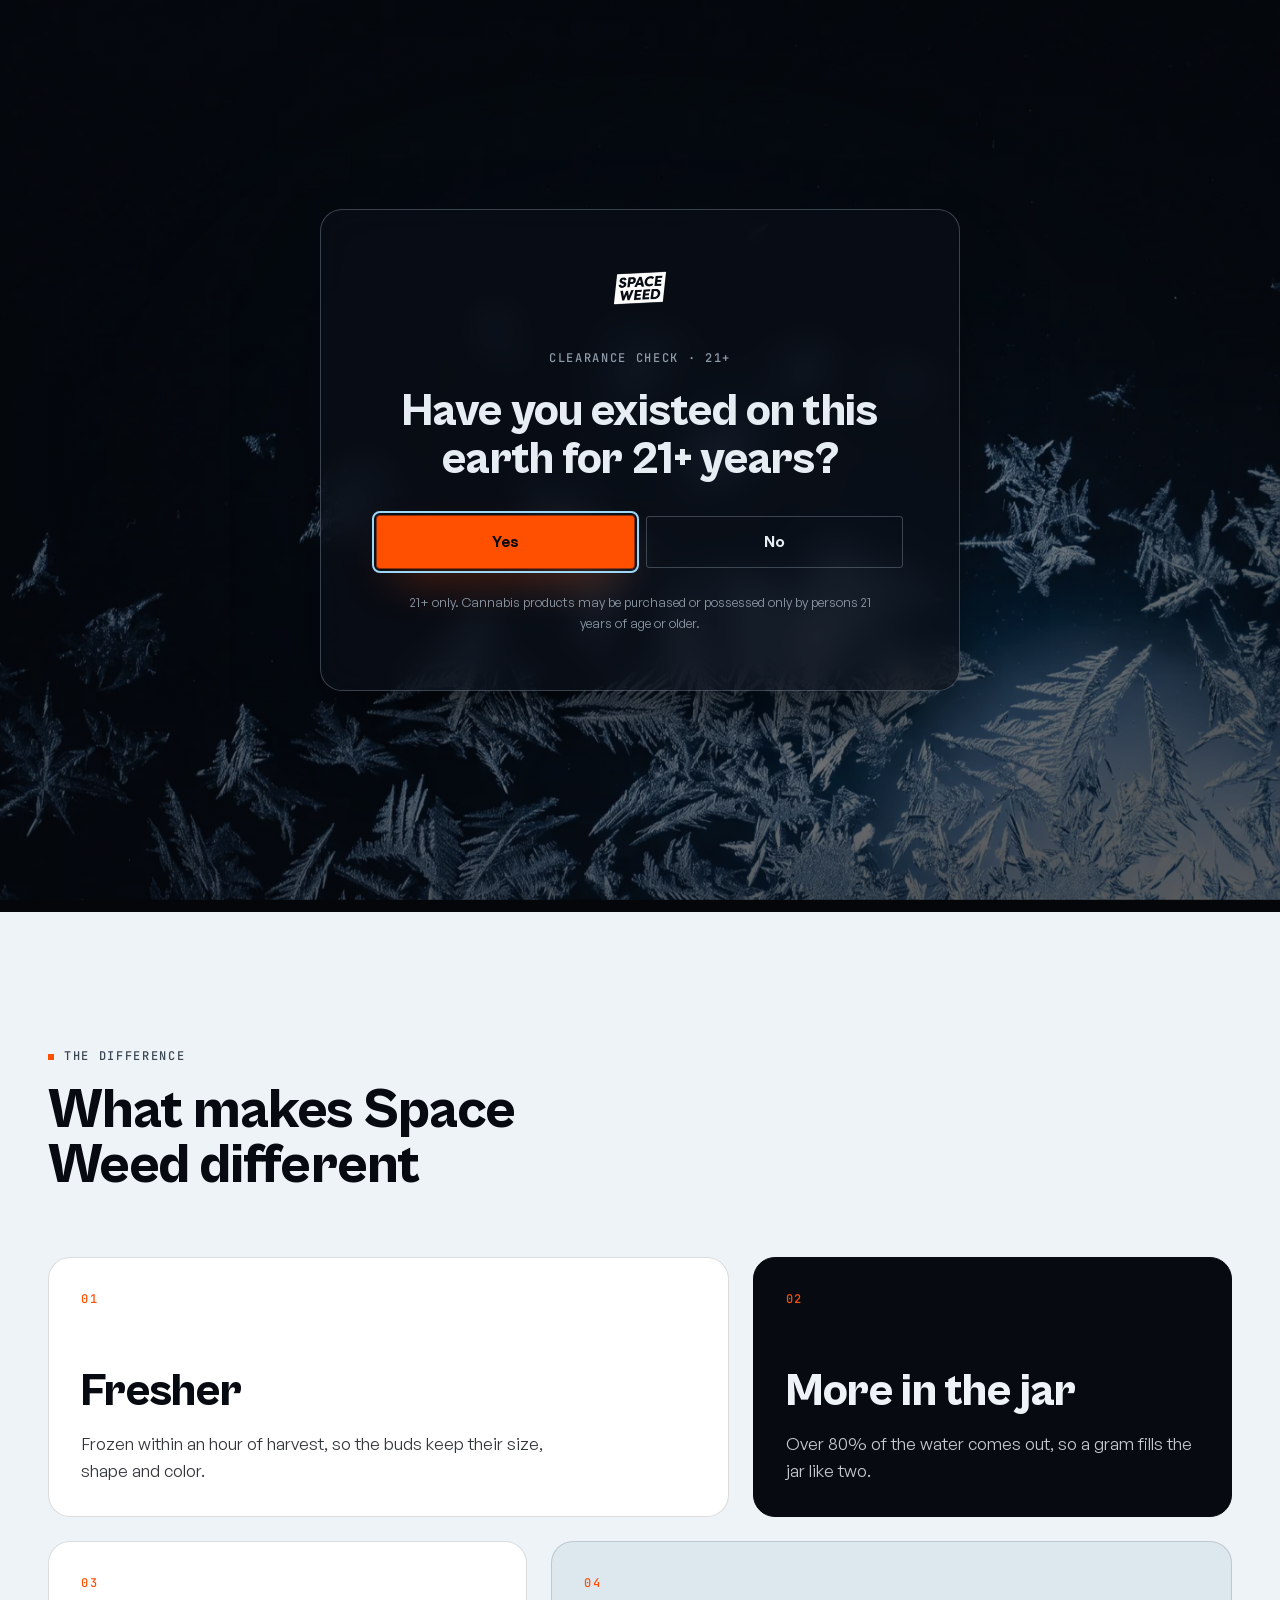
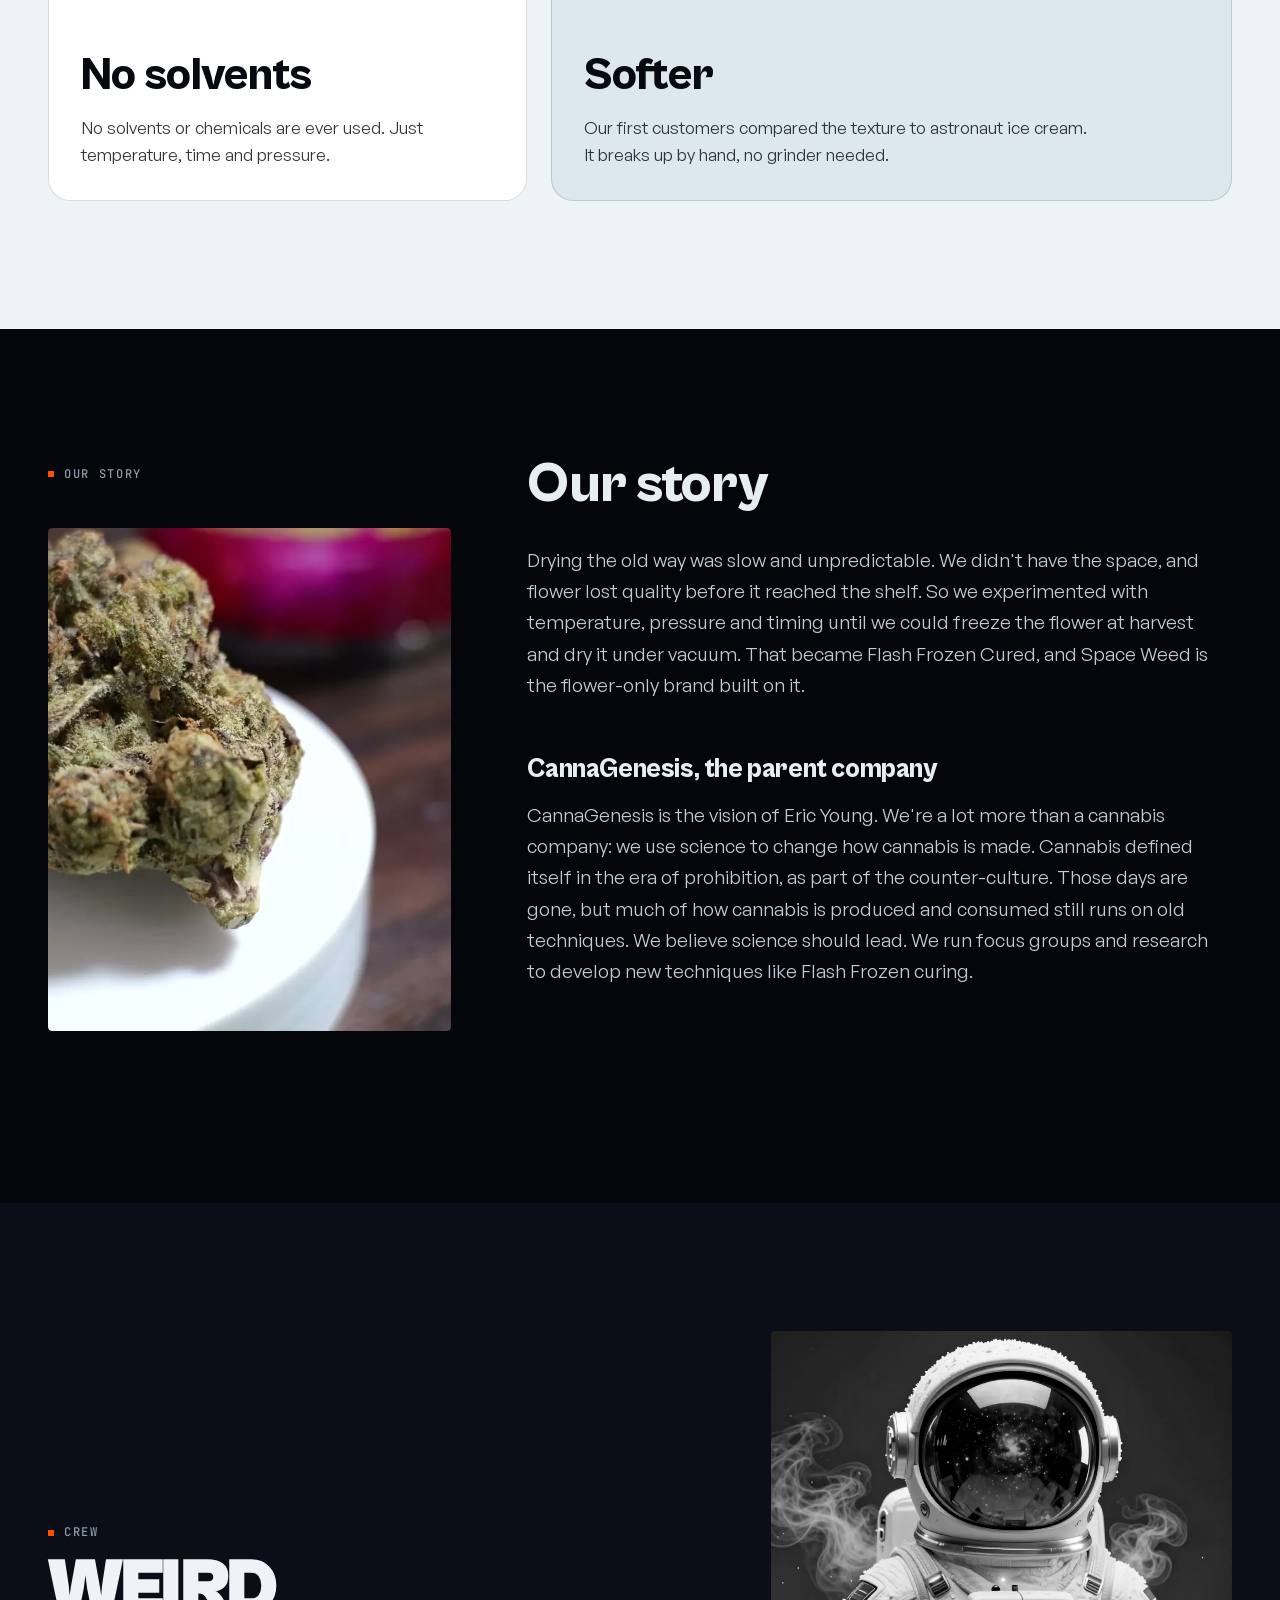
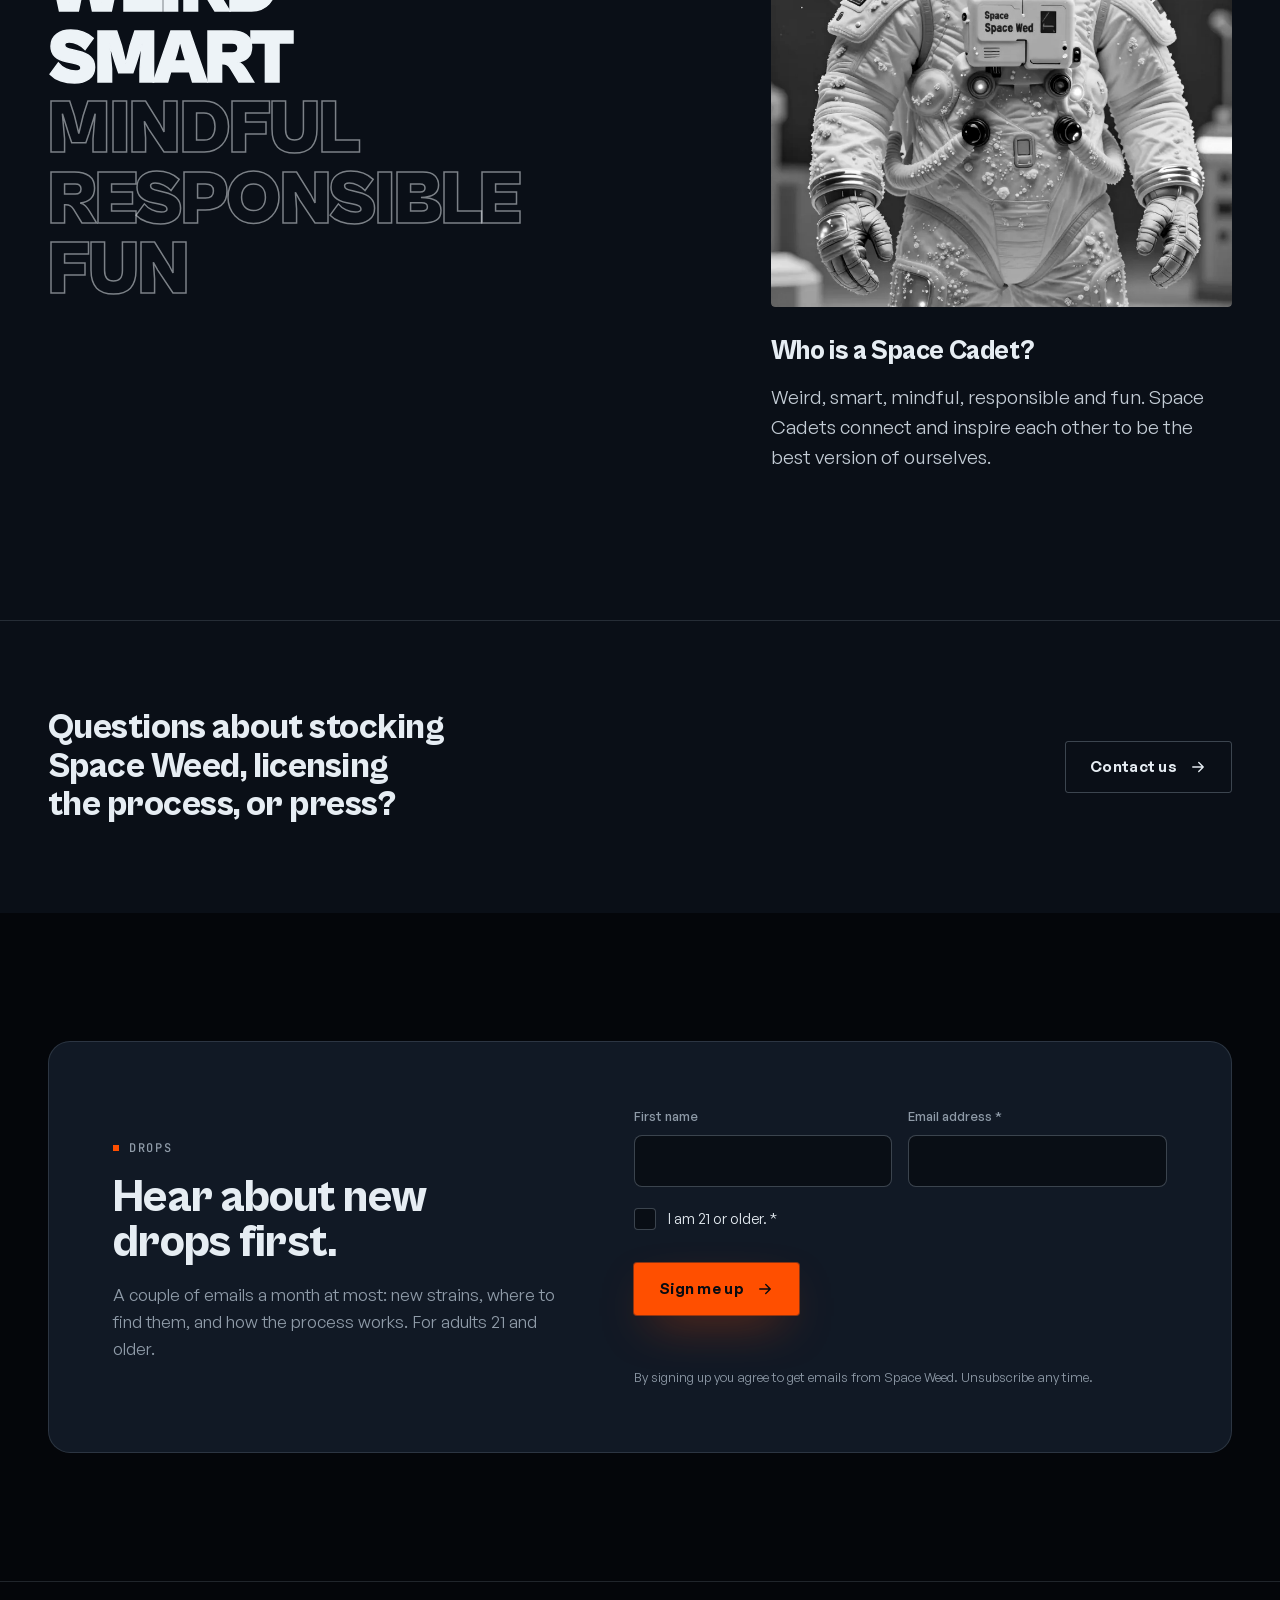
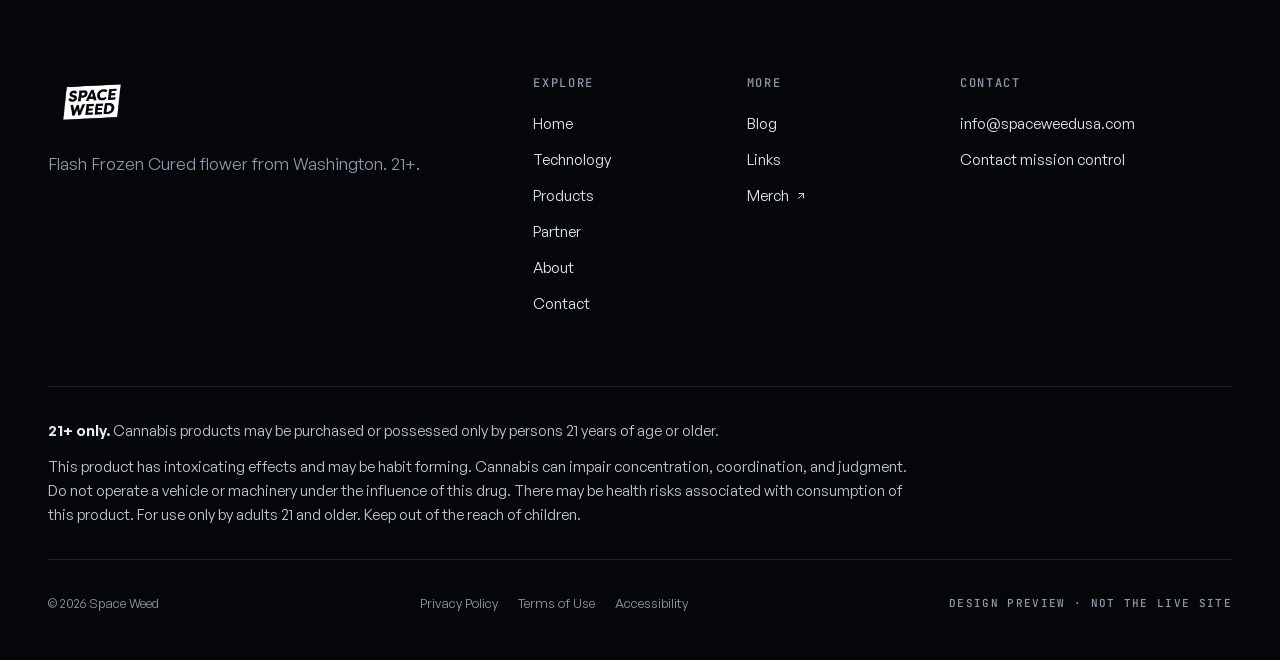
==== commit be112e9b: "Review fixes: the hero leads the page, one orange action per screen, cold-toned art, brighter frost " ====
--- a/about.html
+++ b/about.html
@@ -95,7 +95,7 @@
 <section class="section section--deep band-section">
   <div class="container band" data-reveal>
     <h2>Questions about stocking Space Weed, licensing the process, or press?</h2>
-    <a class="btn btn--primary" href="contact.html">Contact us <svg viewBox="0 0 24 24" fill="none" stroke="currentColor" stroke-width="1.8" stroke-linecap="round" stroke-linejoin="round" aria-hidden="true"><path d="M5 12h14M13 6l6 6-6 6"/></svg></a>
+    <a class="btn btn--ghost" href="contact.html">Contact us <svg viewBox="0 0 24 24" fill="none" stroke="currentColor" stroke-width="1.8" stroke-linecap="round" stroke-linejoin="round" aria-hidden="true"><path d="M5 12h14M13 6l6 6-6 6"/></svg></a>
   </div>
 </section>
 <section class="section" aria-labelledby="drops">
--- a/assets/css/site.css
+++ b/assets/css/site.css
@@ -29,7 +29,7 @@
   --t-h2: clamp(34px, 4.4vw, 68px);
   --t-h3: clamp(22px, 2.1vw, 30px);
   --t-lead: clamp(18px, 1.5vw, 22px);
-  --t-stat: clamp(56px, 8vw, 128px);
+  --t-stat: clamp(44px, 4.6vw, 64px);
 
   --r-btn: 3px;
   --r-chip: 999px;
@@ -154,6 +154,9 @@
   text-transform: uppercase;
   color: var(--text);
 }
+
+/* The concept art and the aurora clip carry magenta; set them in the cold palette. Product photos keep their color. */
+img[src*="astro"], video[src*="aurora"] { filter: grayscale(1) contrast(1.08); }
 
 /* ---------- Framed media: viewfinder corner ticks ---------- */
 .frame { position: relative; border-radius: var(--r-media); }
@@ -398,7 +401,7 @@
 /* ---------- Merch band ---------- */
 .merch { display: grid; grid-template-columns: minmax(0, 5fr) minmax(0, 7fr); gap: clamp(32px, 6vw, 96px); align-items: center; }
 .merch .frame { aspect-ratio: 4 / 5; overflow: hidden; max-height: 640px; }
-.merch h2 { font-family: var(--f-display); font-weight: 900; font-size: clamp(72px, 10vw, 144px); line-height: 0.86; letter-spacing: -0.03em; margin: 16px 0 32px; }
+.merch h2 { font-family: var(--f-display); font-weight: 900; font-size: var(--t-h2); line-height: 0.92; letter-spacing: -0.02em; margin: 16px 0 32px; }
 
 /* ---------- Drops signup ---------- */
 .signup { display: grid; grid-template-columns: minmax(0, 5fr) minmax(0, 6fr); gap: clamp(32px, 6vw, 96px); align-items: center; padding: clamp(32px, 5vw, 64px); border-radius: var(--r-panel); background: var(--space-3); border: 1px solid var(--hair); }
@@ -466,9 +469,9 @@
   overflow-y: auto;
 }
 .gate[hidden] { display: none; }
-.gate__frost { position: absolute; inset: 0; background: url(../img/frost.webp) center / cover no-repeat; opacity: 0.55; mix-blend-mode: screen; animation: frost-in 2.2s var(--ease) both; }
-.gate::after { content: ""; position: absolute; inset: 0; background: radial-gradient(ellipse at center, rgba(4, 6, 10, 0.2) 0%, rgba(4, 6, 10, 0.86) 70%); pointer-events: none; }
-@keyframes frost-in { from { opacity: 0; transform: scale(1.08); } to { opacity: 0.55; transform: none; } }
+.gate__frost { position: absolute; inset: 0; background: url(../img/frost.webp) center / cover no-repeat; opacity: 0.85; mix-blend-mode: screen; animation: frost-in 2.2s var(--ease) both; }
+.gate::after { content: ""; position: absolute; inset: 0; background: radial-gradient(ellipse at center, rgba(4, 6, 10, 0.15) 0%, rgba(4, 6, 10, 0.6) 75%); pointer-events: none; }
+@keyframes frost-in { from { opacity: 0; transform: scale(1.08); } to { opacity: 0.85; transform: none; } }
 .gate__panel { position: relative; z-index: 2; width: min(640px, 100%); padding: clamp(32px, 6vw, 56px); text-align: center; border-radius: var(--r-panel); border: 1px solid var(--hair-strong); background: rgba(10, 15, 23, 0.72); -webkit-backdrop-filter: blur(18px); backdrop-filter: blur(18px); box-shadow: var(--shadow-float); }
 .gate__panel img { height: 44px; width: auto; margin: 0 auto 32px; }
 .gate__panel .label { justify-content: center; margin-bottom: 20px; }
@@ -504,8 +507,8 @@
 .step { position: relative; display: grid; grid-template-columns: minmax(0, 5fr) minmax(0, 6fr); gap: clamp(32px, 6vw, 96px); align-items: center; padding: 64px 0 64px clamp(32px, 5vw, 72px); }
 .step::before { content: ""; position: absolute; left: -6px; top: 50%; width: 13px; height: 13px; border-radius: 50%; background: var(--space); border: 2px solid var(--steel); transition: border-color var(--base) var(--ease), background-color var(--base) var(--ease); }
 .step.is-in::before { border-color: var(--signal); background: var(--signal); }
-.step__t { display: block; font-family: var(--f-mono); font-size: 13px; letter-spacing: 0.12em; color: var(--ice); margin-bottom: 16px; }
-.step h3 { font-size: clamp(40px, 5vw, 76px); margin-bottom: 20px; }
+.step__t { display: block; font-family: var(--f-mono); font-size: 22px; letter-spacing: 0.06em; color: var(--ice); margin-bottom: 16px; }
+.step h3 { font-size: clamp(36px, 4.4vw, 64px); margin-bottom: 20px; }
 .step h3 .num { font-size: 0.32em; color: var(--steel); vertical-align: top; margin-right: 12px; letter-spacing: 0; }
 .step p { color: #c3ccd5; max-width: 30em; font-size: 18px; }
 .step .frame { aspect-ratio: 5 / 4; overflow: hidden; }
@@ -552,6 +555,8 @@
 .role li { position: relative; padding: 12px 0 12px 22px; border-top: 1px solid var(--hair-ink); font-size: 16px; line-height: 1.5; color: var(--ink-2); }
 .role li::before { content: ""; position: absolute; left: 2px; top: 21px; width: 8px; height: 8px; background: var(--signal); }
 .role .btn { margin-top: auto; align-self: flex-start; }
+.role .btn--ghost { color: var(--ink); border-color: rgba(7, 11, 17, 0.32); }
+.role .btn--ghost:hover { border-color: var(--ink); background: rgba(7, 11, 17, 0.05); }
 .role .soon { display: inline-flex; margin-left: 8px; padding: 2px 10px; border-radius: var(--r-chip); background: var(--ink); color: var(--frost); font-family: var(--f-mono); font-size: 11px; letter-spacing: 0.1em; text-transform: uppercase; vertical-align: middle; }
 
 /* ---------- About ---------- */
@@ -575,7 +580,6 @@
 .traits { display: grid; }
 .traits span { display: block; font-family: var(--f-display); font-weight: 900; font-size: clamp(40px, 5.8vw, 92px); line-height: 0.95; letter-spacing: -0.02em; text-transform: uppercase; color: transparent; -webkit-text-stroke: 1.5px rgba(237, 243, 247, 0.5); transition: color var(--slow) var(--ease), -webkit-text-stroke-color var(--slow) var(--ease); }
 .traits span.is-lit { color: var(--frost); -webkit-text-stroke-color: var(--frost); }
-.traits span:nth-child(3).is-lit { color: var(--signal); -webkit-text-stroke-color: var(--signal); }
 .cadet__side .frame { aspect-ratio: 4 / 5; overflow: hidden; margin-bottom: 32px; }
 .cadet__side p { font-size: 19px; color: #c3ccd5; }
 
@@ -651,7 +655,8 @@
   .hero__grid { grid-template-columns: minmax(0, 1fr); }
   .hero { align-items: flex-start; padding-top: 88px; }
   .hero__stage { height: 40vh; min-height: 280px; order: -1; margin-bottom: 0; }
-  .nug { width: min(64vw, 440px); }
+  .nug { width: min(46vw, 360px); }
+  .tag--tl, .tag--tr, .tag--br { display: none; }
   .footer-top { grid-template-columns: repeat(2, minmax(0, 1fr)); }
   .footer-brand { grid-column: 1 / -1; }
   .roles { grid-template-columns: minmax(0, 1fr); }
@@ -666,6 +671,7 @@
   .stat:nth-child(n+3) { border-top: 1px solid var(--hair-ink); }
   .diff, .merch, .signup, .jar-means, .story, .cadet, .contact-layout, .log, .page-hero__grid { grid-template-columns: minmax(0, 1fr); }
   .page-hero__media { max-height: 420px; aspect-ratio: 16 / 10; }
+  .page-hero__media img[src*="astro"] { object-position: 50% 8%; }
   .page-hero__float img { width: min(60%, 260px); }
   .diff__media, .story__aside { position: relative; top: 0; }
   .diff__media { aspect-ratio: 4 / 3; }
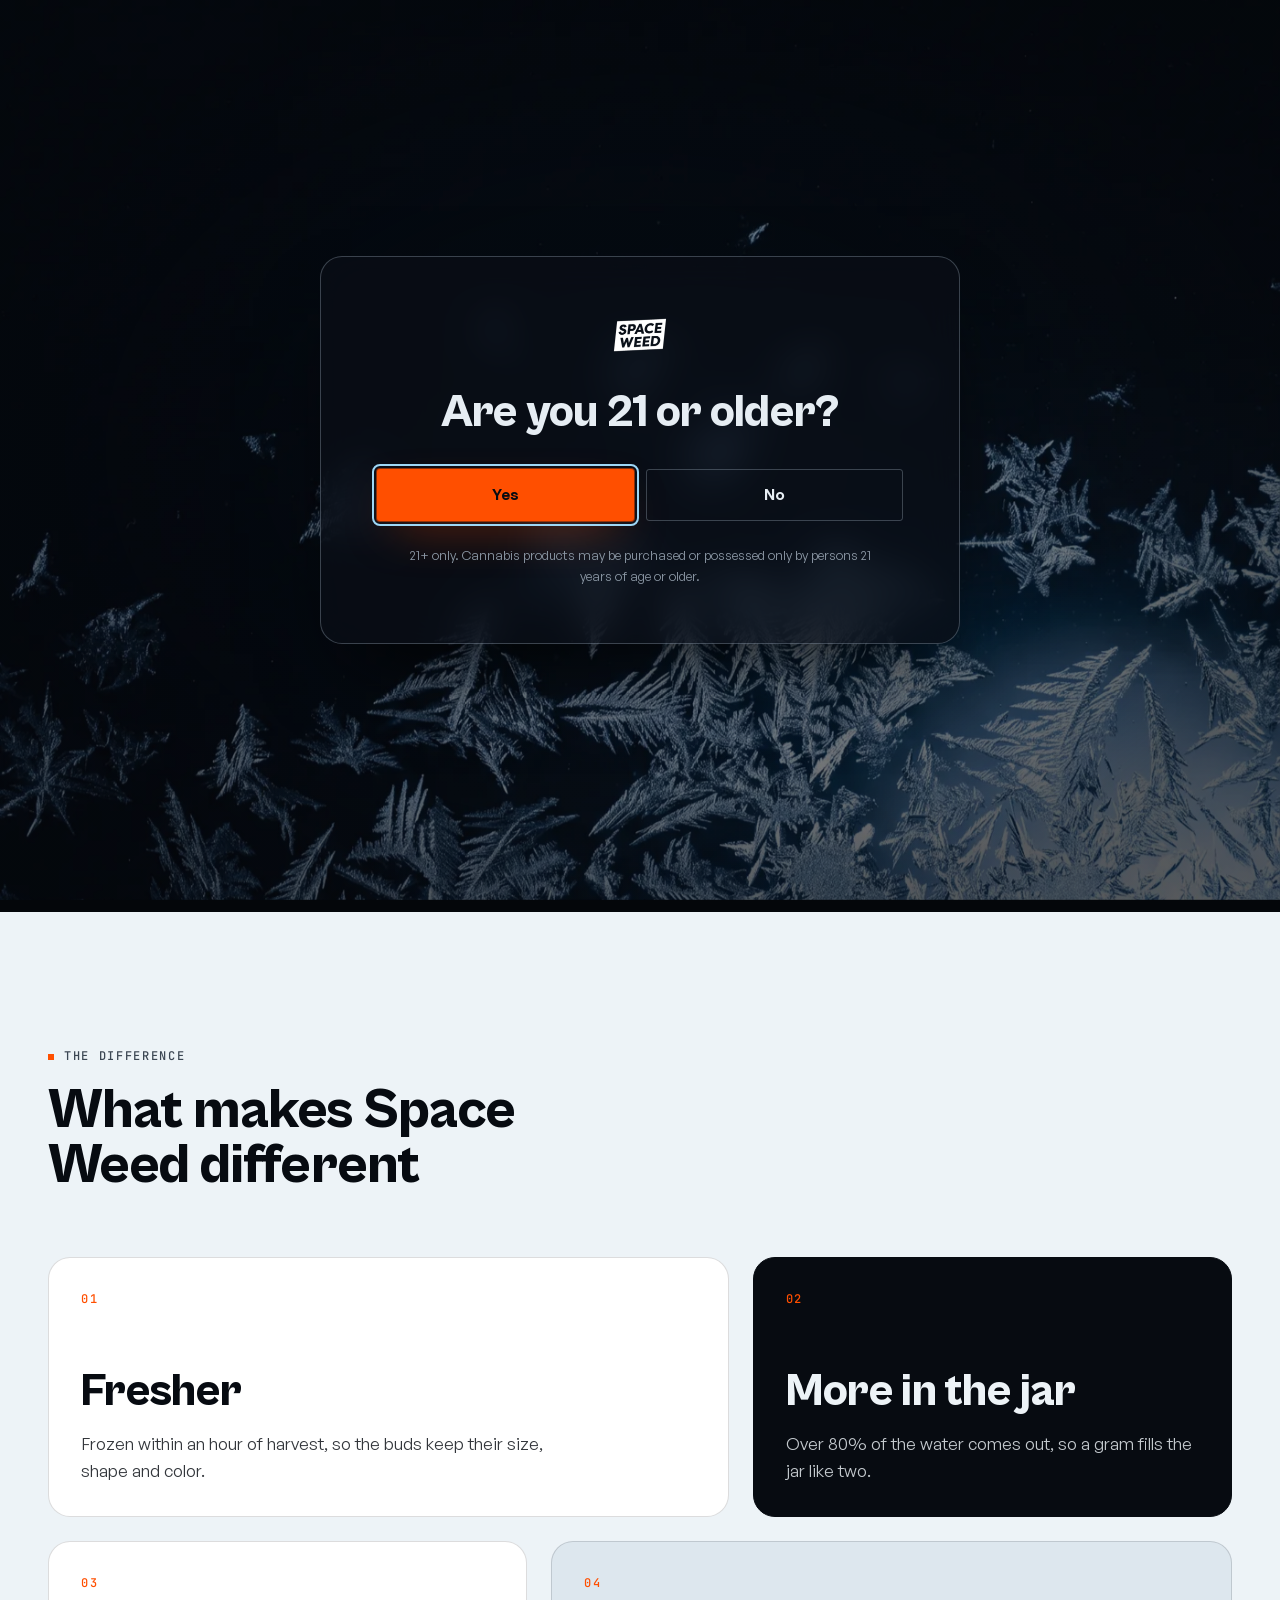
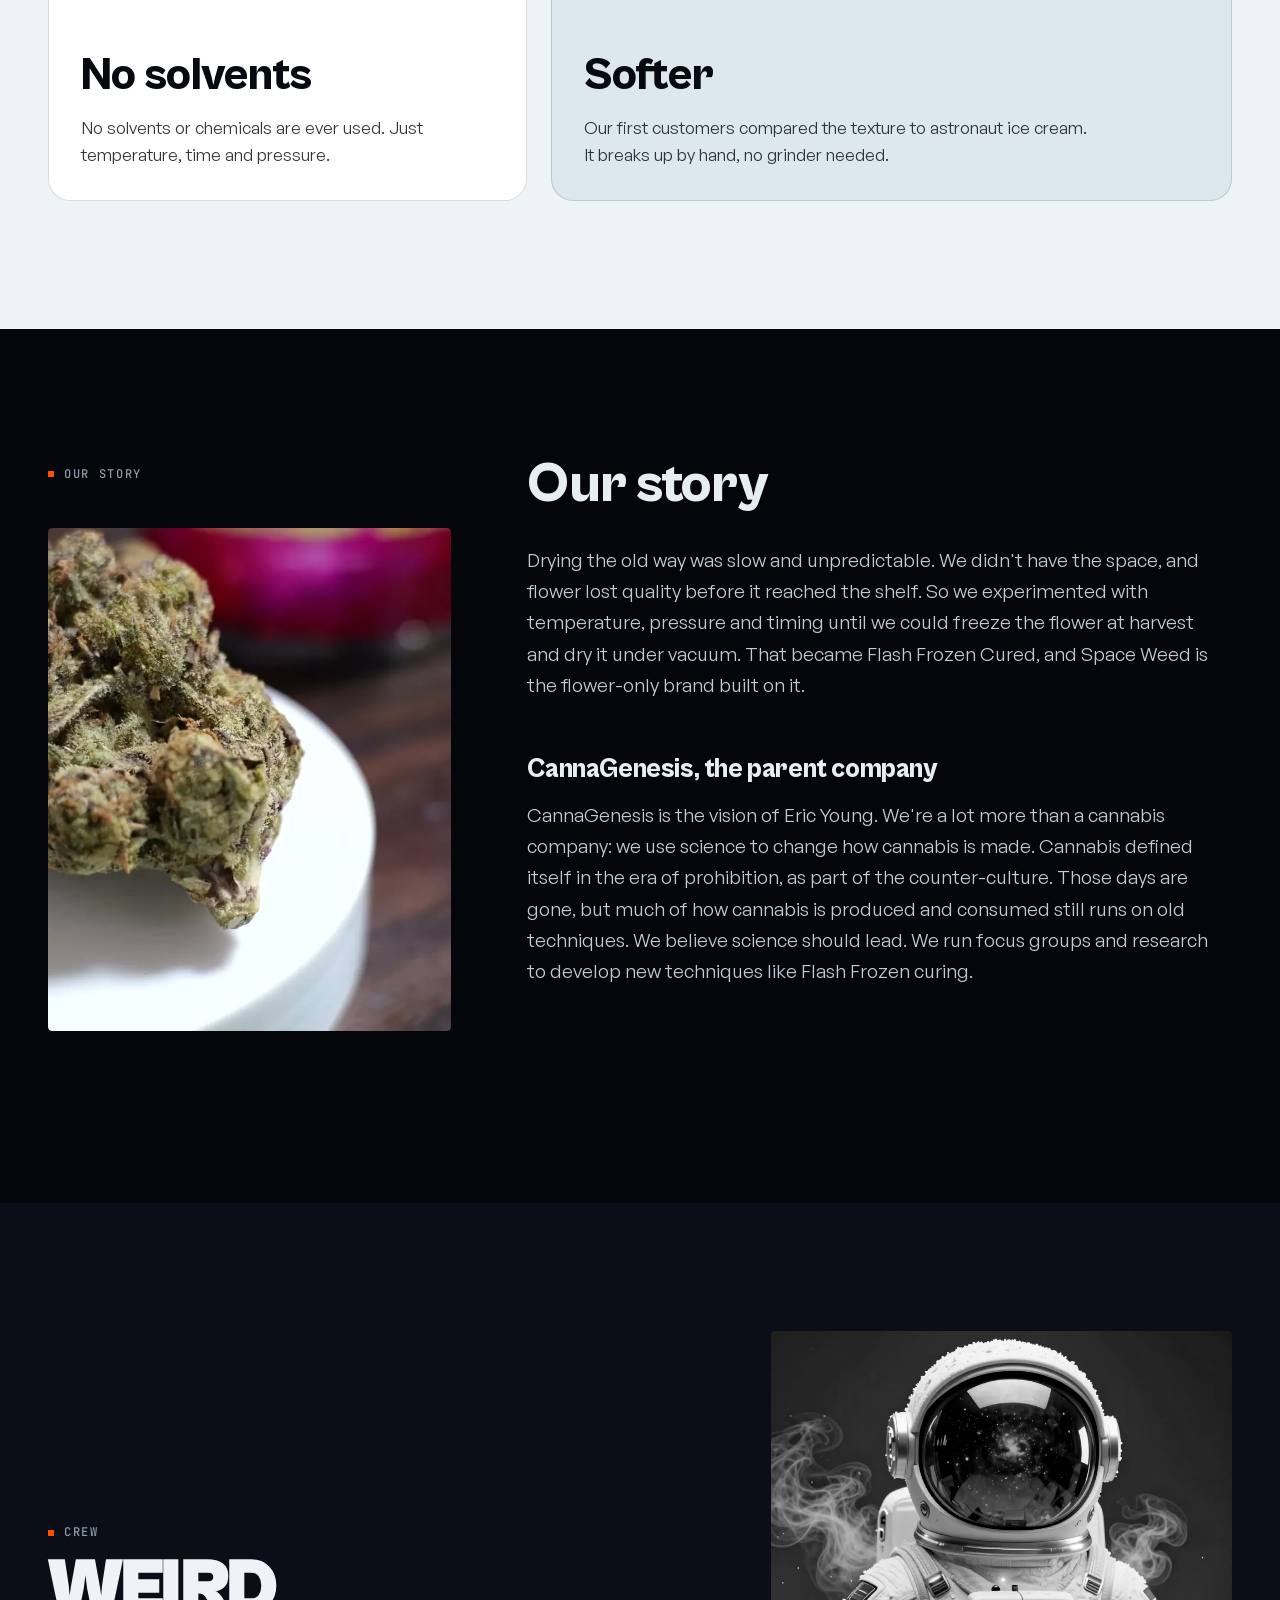
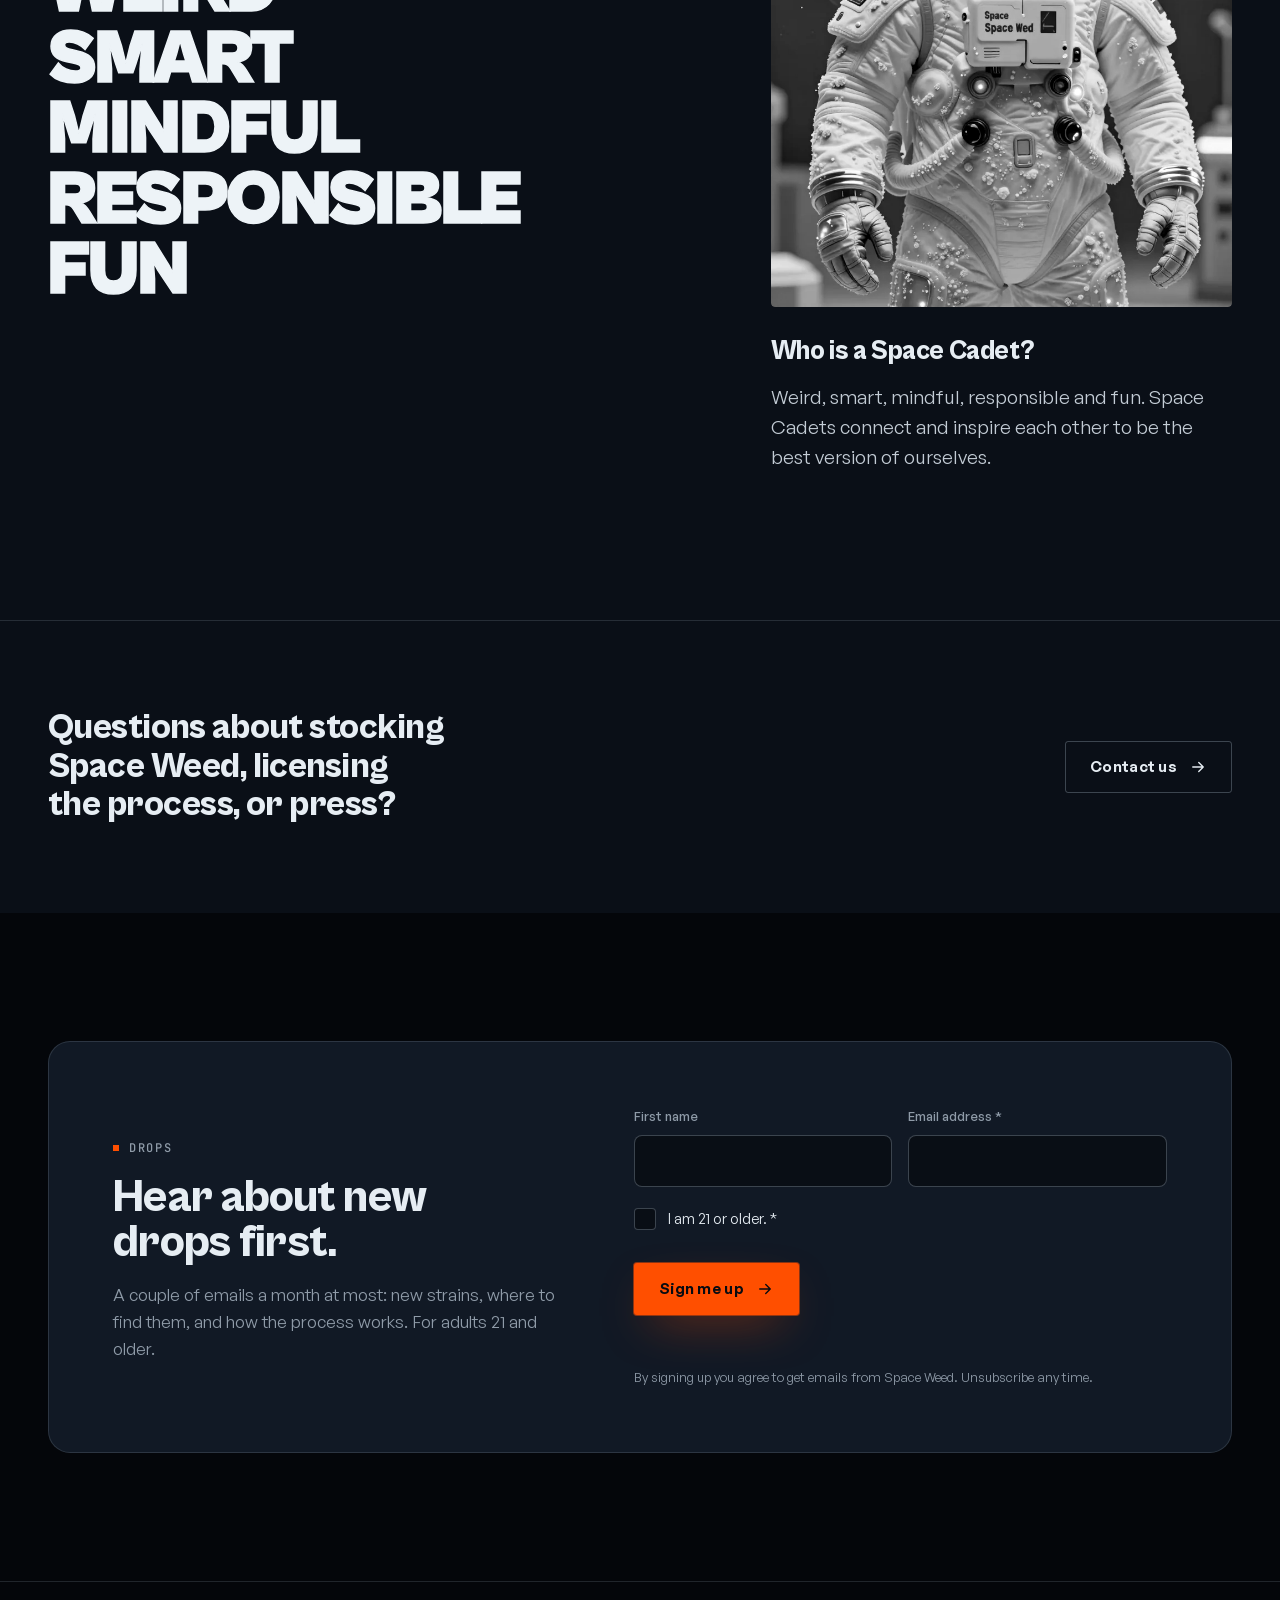
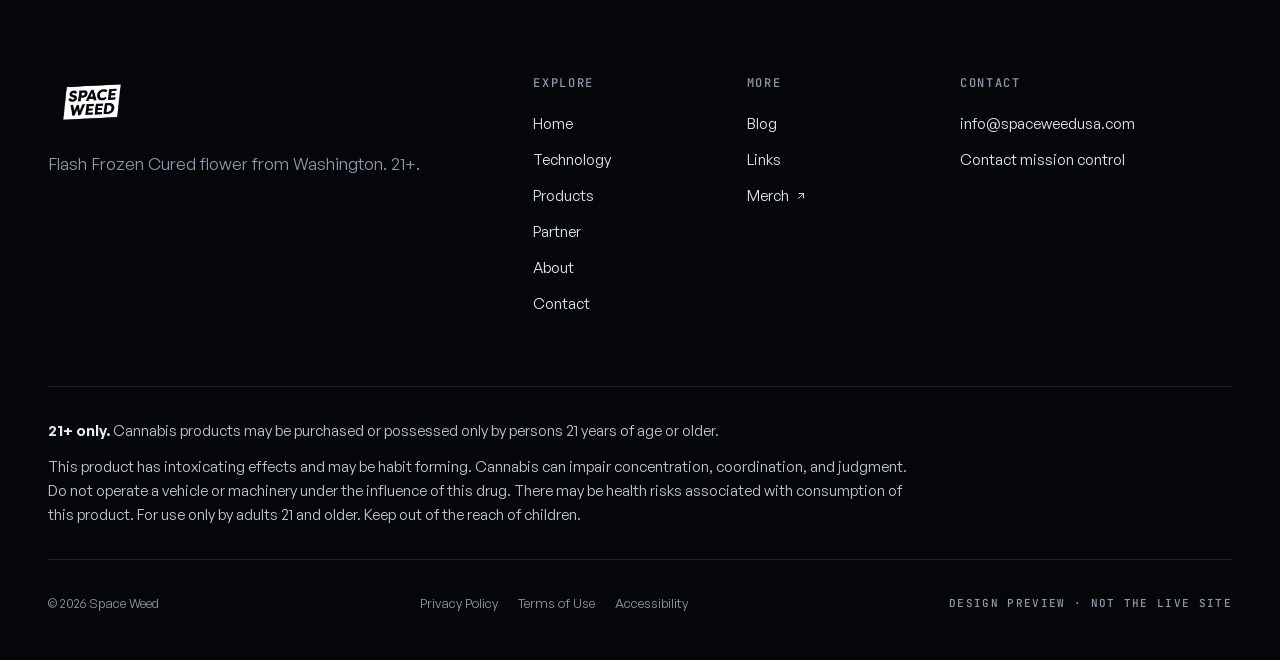
==== commit 867da187: "Normal age gate wording" ====
--- a/about.html
+++ b/about.html
@@ -16,8 +16,7 @@
   <div class="gate__frost" aria-hidden="true"></div>
   <div class="gate__panel">
     <img src="assets/img/logo-white.webp" alt="Space Weed" width="80" height="44">
-    <p class="label label--plain">Clearance check · 21+</p>
-    <h2 id="gate-q">Have you existed on this earth for 21+ years?</h2>
+    <h2 id="gate-q">Are you 21 or older?</h2>
     <div class="gate__actions">
       <button class="btn btn--primary" type="button" data-gate-yes>Yes</button>
       <a class="btn btn--ghost" href="under-21.html">No</a>
--- a/assets/css/site.css
+++ b/assets/css/site.css
@@ -29,7 +29,7 @@
   --t-h2: clamp(34px, 4.4vw, 68px);
   --t-h3: clamp(22px, 2.1vw, 30px);
   --t-lead: clamp(18px, 1.5vw, 22px);
-  --t-stat: clamp(44px, 4.6vw, 64px);
+  --t-stat: clamp(30px, 4.2vw, 64px);
 
   --r-btn: 3px;
   --r-chip: 999px;
